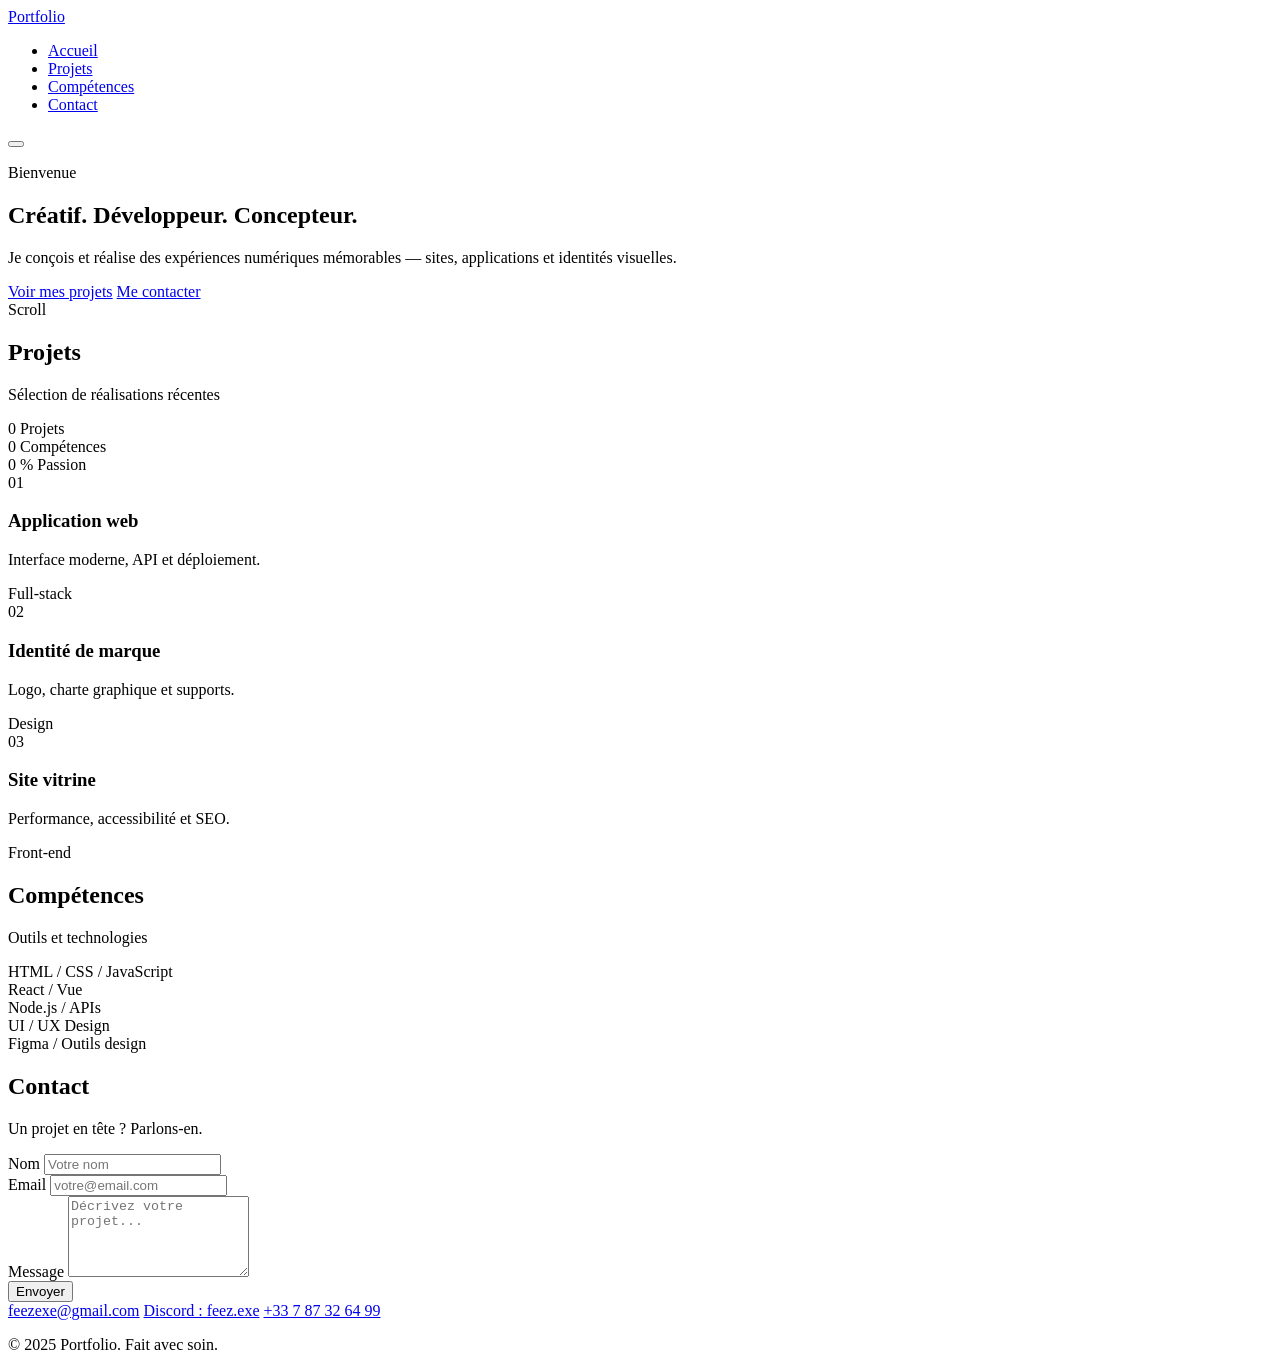
==== index.html @ 5f611531 "Create index.html" ====
<!DOCTYPE html>
<html lang="fr">
<head>
  <meta charset="UTF-8" />
  <meta name="viewport" content="width=device-width, initial-scale=1.0" />
  <title>Portfolio — Créateur numérique</title>
  <link rel="preconnect" href="https://fonts.googleapis.com" />
  <link rel="preconnect" href="https://fonts.gstatic.com" crossorigin />
  <link href="https://fonts.googleapis.com/css2?family=Syne:wght@400;500;600;700;800&family=JetBrains+Mono:wght@400;500&display=swap" rel="stylesheet" />
  <link rel="stylesheet" href="styles.css" />
</head>
<body>
  <div class="scroll-progress" aria-hidden="true"></div>
  <header class="header">
    <nav class="nav">
      <a href="#accueil" class="logo">Portfolio</a>
      <ul class="nav-links">
        <li><a href="#accueil">Accueil</a></li>
        <li><a href="#projets">Projets</a></li>
        <li><a href="#competences">Compétences</a></li>
        <li><a href="#contact">Contact</a></li>
      </ul>
      <button class="nav-toggle" aria-label="Menu">
        <span></span>
        <span></span>
        <span></span>
      </button>
    </nav>
  </header>

  <main>
    <section id="accueil" class="hero">
      <div class="hero-bg"></div>
      <div class="hero-orb hero-orb-1"></div>
      <div class="hero-orb hero-orb-2"></div>
      <div class="hero-orb hero-orb-3"></div>
      <div class="hero-content">
        <p class="hero-label">Bienvenue</p>
        <h1 class="hero-title">
          <span class="line">Créatif.</span>
          <span class="line">Développeur.</span>
          <span class="line accent">Concepteur.</span>
        </h1>
        <p class="hero-desc">
          Je conçois et réalise des expériences numériques mémorables — sites, applications et identités visuelles.
        </p>
        <div class="hero-cta">
          <a href="#projets" class="btn btn-primary">Voir mes projets</a>
          <a href="#contact" class="btn btn-ghost">Me contacter</a>
        </div>
      </div>
      <div class="hero-scroll">
        <span>Scroll</span>
        <div class="scroll-line"></div>
      </div>
    </section>

    <section id="projets" class="section projects">
      <div class="container projects-container">
        <header class="projects-header">
          <h2 class="section-title reveal">Projets</h2>
          <p class="section-subtitle reveal">Sélection de réalisations récentes</p>
        </header>
        <div class="stats-row reveal">
          <div class="stat">
            <span class="stat-number" data-count="3">0</span>
            <span class="stat-label">Projets</span>
          </div>
          <div class="stat">
            <span class="stat-number" data-count="5">0</span>
            <span class="stat-label">Compétences</span>
          </div>
          <div class="stat">
            <span class="stat-number" data-count="100">0</span>
            <span class="stat-label">% Passion</span>
          </div>
        </div>
        <div class="projects-grid">
          <article class="project-card reveal" data-tilt>
            <div class="project-card-inner">
              <div class="project-image">
                <span class="project-placeholder">01</span>
              </div>
              <div class="project-info">
                <h3>Application web</h3>
                <p>Interface moderne, API et déploiement.</p>
                <span class="project-tag">Full-stack</span>
              </div>
            </div>
          </article>
          <article class="project-card reveal" data-tilt>
            <div class="project-card-inner">
              <div class="project-image">
                <span class="project-placeholder">02</span>
              </div>
              <div class="project-info">
                <h3>Identité de marque</h3>
                <p>Logo, charte graphique et supports.</p>
                <span class="project-tag">Design</span>
              </div>
            </div>
          </article>
          <article class="project-card reveal" data-tilt>
            <div class="project-card-inner">
              <div class="project-image">
                <span class="project-placeholder">03</span>
              </div>
              <div class="project-info">
                <h3>Site vitrine</h3>
                <p>Performance, accessibilité et SEO.</p>
                <span class="project-tag">Front-end</span>
              </div>
            </div>
          </article>
        </div>
      </div>
    </section>

    <section id="competences" class="section skills">
      <div class="container">
        <h2 class="section-title reveal">Compétences</h2>
        <p class="section-subtitle reveal">Outils et technologies</p>
        <div class="skills-list">
          <div class="skill-item reveal">
            <span class="skill-name">HTML / CSS / JavaScript</span>
            <div class="skill-bar"><div class="skill-fill" style="--level: 90%"></div></div>
          </div>
          <div class="skill-item reveal">
            <span class="skill-name">React / Vue</span>
            <div class="skill-bar"><div class="skill-fill" style="--level: 85%"></div></div>
          </div>
          <div class="skill-item reveal">
            <span class="skill-name">Node.js / APIs</span>
            <div class="skill-bar"><div class="skill-fill" style="--level: 80%"></div></div>
          </div>
          <div class="skill-item reveal">
            <span class="skill-name">UI / UX Design</span>
            <div class="skill-bar"><div class="skill-fill" style="--level: 75%"></div></div>
          </div>
          <div class="skill-item reveal">
            <span class="skill-name">Figma / Outils design</span>
            <div class="skill-bar"><div class="skill-fill" style="--level: 85%"></div></div>
          </div>
        </div>
      </div>
    </section>

    <section id="contact" class="section contact">
      <div class="container">
        <h2 class="section-title reveal">Contact</h2>
        <p class="section-subtitle reveal">Un projet en tête ? Parlons-en.</p>
        <!-- Envoi auto vers feezexe@gmail.com : va sur https://formspree.io, crée un compte avec ton email, crée un formulaire, copie l’ID (ex: xyzabc) et remplace METTRE_TON_FORM_ID ci-dessous par cet ID -->
        <form class="contact-form reveal" action="https://formspree.io/f/mqednvqg" method="POST">
          <input type="hidden" name="_subject" value="Message depuis ton portfolio" />
          <div class="form-row">
            <label for="name">Nom</label>
            <input type="text" id="name" name="name" required placeholder="Votre nom" />
          </div>
          <div class="form-row">
            <label for="email">Email</label>
            <input type="email" id="email" name="email" required placeholder="votre@email.com" />
          </div>
          <div class="form-row">
            <label for="message">Message</label>
            <textarea id="message" name="message" rows="5" required placeholder="Décrivez votre projet..."></textarea>
          </div>
          <button type="submit" class="btn btn-primary btn-full">Envoyer</button>
        </form>
        <div class="contact-links">
          <a href="https://mail.google.com/mail/?view=cm&to=feezexe@gmail.com" target="_blank" rel="noopener noreferrer" class="contact-link">feezexe@gmail.com</a>
          <a href="https://discord.com" target="_blank" rel="noopener noreferrer" class="contact-link" title="Discord : feez.exe">Discord : feez.exe</a>
          <a href="tel:+33787326499" target="_blank" rel="noopener noreferrer" class="contact-link">+33 7 87 32 64 99</a>
        </div>
      </div>
    </section>
  </main>

  <footer class="footer">
    <div class="container">
      <p>© 2025 Portfolio. Fait avec soin.</p>
    </div>
  </footer>

  <script src="script.js"></script>
</body>
</html>
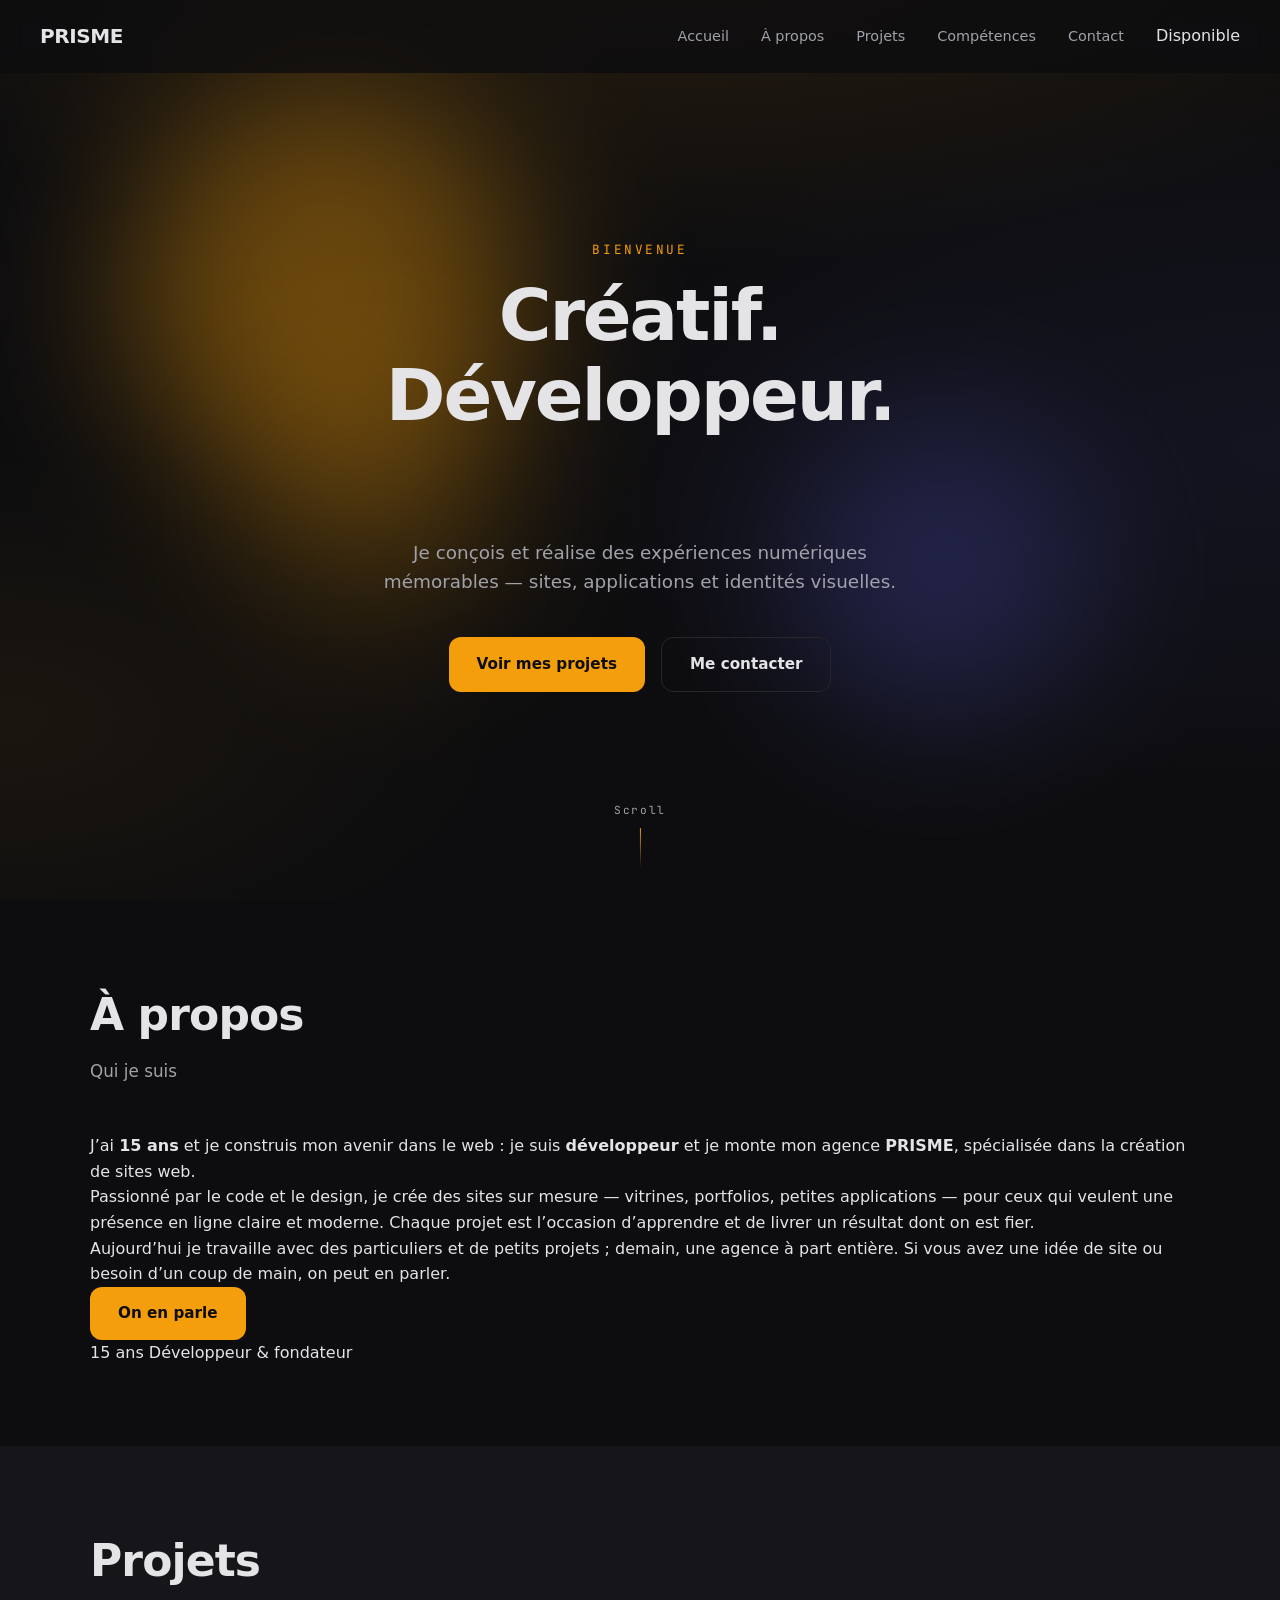
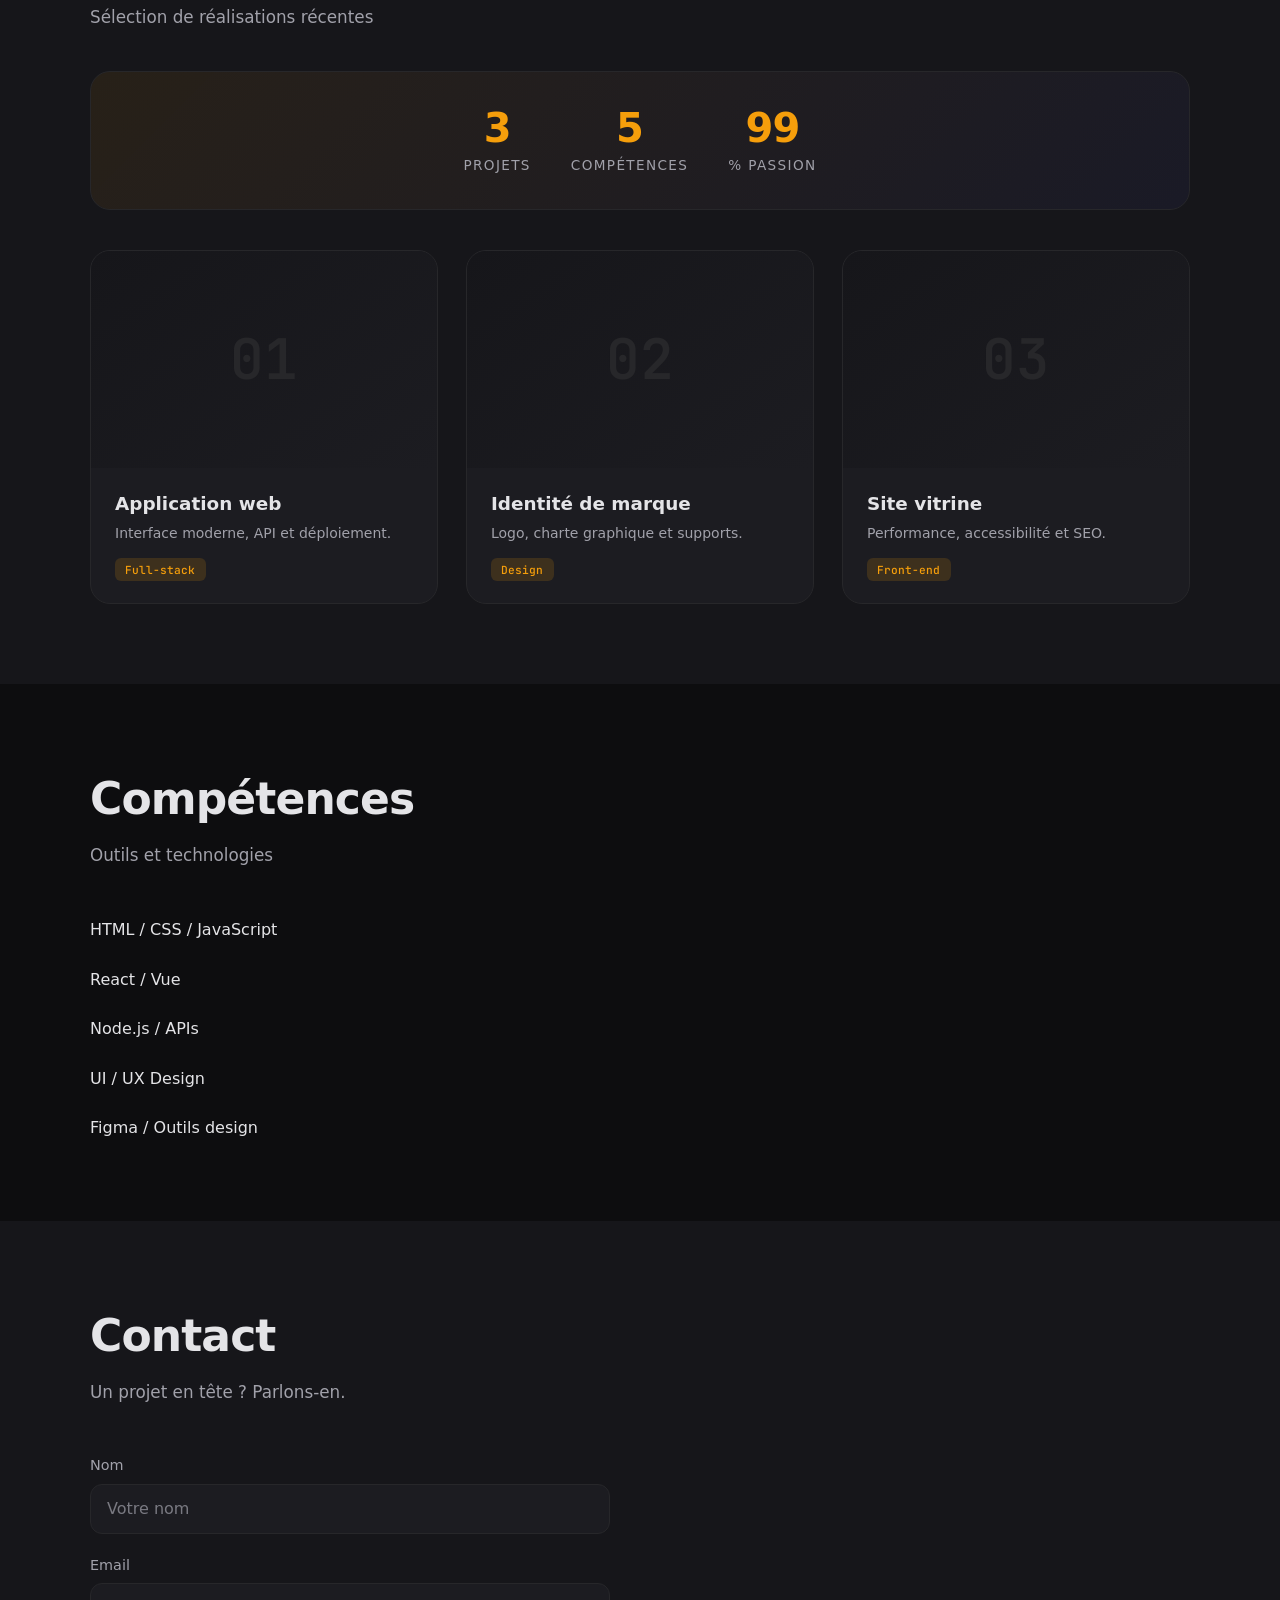
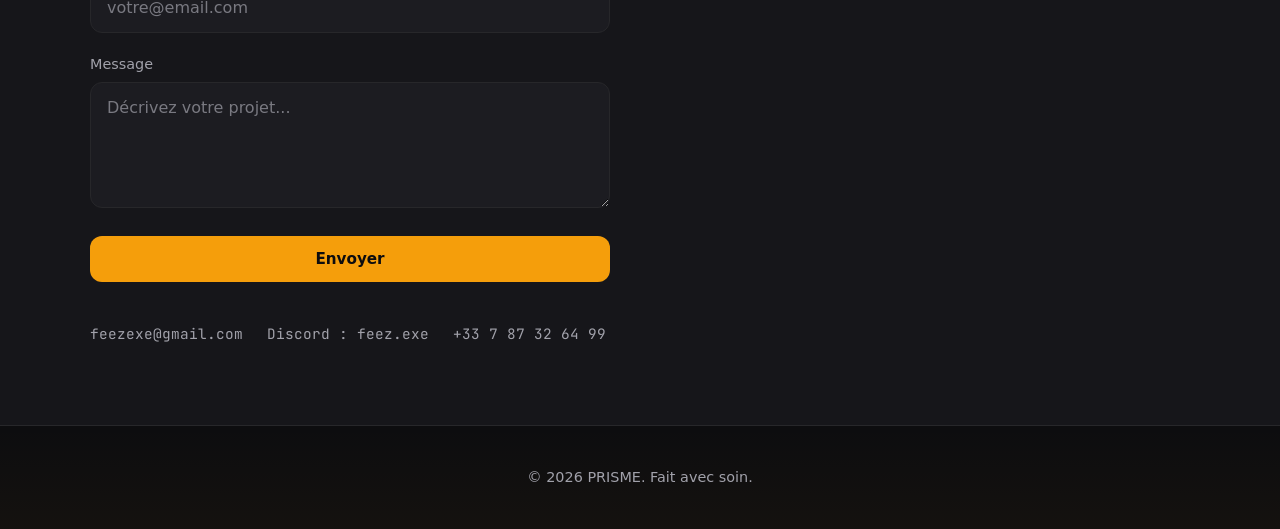
==== commit 14fb68fb: "Update index.html" ====
--- a/index.html
+++ b/index.html
@@ -3,7 +3,21 @@
 <head>
   <meta charset="UTF-8" />
   <meta name="viewport" content="width=device-width, initial-scale=1.0" />
-  <title>Portfolio — Créateur numérique</title>
+  <title>PRISME — Créateur numérique | Développeur &amp; Concepteur</title>
+  <meta name="description" content="PRISME, agence web fondée par un jeune développeur de 15 ans : création de sites vitrines, portfolios et petites applications. Disponible pour vos projets." />
+  <!-- Open Graph / partage sur les réseaux -->
+  <meta property="og:type" content="website" />
+  <meta property="og:title" content="PRISME — Créateur numérique" />
+  <meta property="og:description" content="PRISME, agence de création de sites web : expériences numériques mémorables pour particuliers et petites structures. Disponible pour de nouveaux projets." />
+  <meta property="og:locale" content="fr_FR" />
+  <!-- Remplace par l'URL réelle quand le site est en ligne -->
+  <!-- <meta property="og:url" content="https://ton-site.com/" /> -->
+  <!-- Ajoute une image 1200x630 px pour un beau partage (optionnel) -->
+  <!-- <meta property="og:image" content="https://ton-site.com/og-image.jpg" /> -->
+  <!-- Twitter -->
+  <meta name="twitter:card" content="summary" />
+  <meta name="twitter:title" content="PRISME — Créateur numérique" />
+  <meta name="twitter:description" content="PRISME, agence web : développement de sites modernes, portfolios et petites applications. Disponible pour vos projets." />
   <link rel="preconnect" href="https://fonts.googleapis.com" />
   <link rel="preconnect" href="https://fonts.gstatic.com" crossorigin />
   <link href="https://fonts.googleapis.com/css2?family=Syne:wght@400;500;600;700;800&family=JetBrains+Mono:wght@400;500&display=swap" rel="stylesheet" />
@@ -13,12 +27,19 @@
   <div class="scroll-progress" aria-hidden="true"></div>
   <header class="header">
     <nav class="nav">
-      <a href="#accueil" class="logo">Portfolio</a>
+      <a href="#accueil" class="logo">PRISME</a>
       <ul class="nav-links">
         <li><a href="#accueil">Accueil</a></li>
+        <li><a href="#apropos">À propos</a></li>
         <li><a href="#projets">Projets</a></li>
         <li><a href="#competences">Compétences</a></li>
         <li><a href="#contact">Contact</a></li>
+        <li class="nav-availability">
+          <span class="availability-badge availability-on" title="Disponible pour de nouveaux projets">
+            <span class="availability-dot"></span>
+            Disponible
+          </span>
+        </li>
       </ul>
       <button class="nav-toggle" aria-label="Menu">
         <span></span>
@@ -55,6 +76,32 @@
       </div>
     </section>
 
+    <section id="apropos" class="section about">
+      <div class="container about-container">
+        <h2 class="section-title reveal">À propos</h2>
+        <p class="section-subtitle reveal">Qui je suis</p>
+        <div class="about-content reveal">
+          <div class="about-text">
+            <p class="about-intro">
+              J’ai <strong>15 ans</strong> et je construis mon avenir dans le web : je suis <strong>développeur</strong> et je monte mon agence <strong>PRISME</strong>, spécialisée dans la création de sites web.
+            </p>
+            <p>
+              Passionné par le code et le design, je crée des sites sur mesure — vitrines, portfolios, petites applications — pour ceux qui veulent une présence en ligne claire et moderne. Chaque projet est l’occasion d’apprendre et de livrer un résultat dont on est fier.
+            </p>
+            <p>
+              Aujourd’hui je travaille avec des particuliers et de petits projets ; demain, une agence à part entière. Si vous avez une idée de site ou besoin d’un coup de main, on peut en parler.
+            </p>
+            <a href="#contact" class="btn btn-primary about-cta">On en parle</a>
+          </div>
+          <div class="about-badge">
+            <span class="about-age">15</span>
+            <span class="about-age-label">ans</span>
+            <span class="about-role">Développeur & fondateur</span>
+          </div>
+        </div>
+      </div>
+    </section>
+
     <section id="projets" class="section projects">
       <div class="container projects-container">
         <header class="projects-header">
@@ -177,7 +224,7 @@
 
   <footer class="footer">
     <div class="container">
-      <p>© 2025 Portfolio. Fait avec soin.</p>
+      <p>© 2026 PRISME. Fait avec <span class="footer-accent">soin</span>.</p>
     </div>
   </footer>
 
--- a/styles.css
+++ b/styles.css
@@ -0,0 +1,754 @@
+/* --- Variables --- */
+:root {
+  --bg: #0d0d0f;
+  --bg-elevated: #16161a;
+  --surface: #1c1c21;
+  --text: #e4e4e7;
+  --text-muted: #a1a1aa;
+  --accent: #f59e0b;
+  --accent-soft: rgba(245, 158, 11, 0.15);
+  --border: #27272a;
+  --font-sans: "Syne", system-ui, sans-serif;
+  --font-mono: "JetBrains Mono", monospace;
+  --radius: 12px;
+  --radius-lg: 20px;
+  --transition: 0.15s cubic-bezier(0.4, 0, 0.2, 1);
+}
+
+*,
+*::before,
+*::after {
+  box-sizing: border-box;
+  margin: 0;
+  padding: 0;
+}
+
+html {
+  scroll-behavior: smooth;
+}
+
+body {
+  font-family: var(--font-sans);
+  background: var(--bg);
+  color: var(--text);
+  line-height: 1.6;
+  overflow-x: hidden;
+}
+
+/* --- Scroll progress --- */
+.scroll-progress {
+  position: fixed;
+  top: 0;
+  left: 0;
+  width: 0%;
+  height: 3px;
+  background: linear-gradient(90deg, var(--accent), #fbbf24);
+  z-index: 999;
+  transition: width 0.1s ease-out;
+}
+
+a {
+  color: inherit;
+  text-decoration: none;
+  transition: color var(--transition);
+}
+
+ul {
+  list-style: none;
+}
+
+img {
+  max-width: 100%;
+  height: auto;
+}
+
+/* --- Header --- */
+.header {
+  position: fixed;
+  top: 0;
+  left: 0;
+  right: 0;
+  z-index: 100;
+  padding: 1.25rem 2rem;
+  background: rgba(13, 13, 15, 0.8);
+  backdrop-filter: blur(12px);
+  border-bottom: 1px solid transparent;
+  transition: border-color var(--transition), background var(--transition);
+}
+
+.header.scrolled {
+  border-color: var(--border);
+}
+
+.nav {
+  max-width: 1200px;
+  margin: 0 auto;
+  display: flex;
+  align-items: center;
+  justify-content: space-between;
+}
+
+.logo {
+  font-weight: 700;
+  font-size: 1.25rem;
+  letter-spacing: -0.02em;
+}
+
+.logo:hover {
+  color: var(--accent);
+}
+
+.nav-links {
+  display: flex;
+  gap: 2rem;
+}
+
+.nav-links a {
+  font-size: 0.9rem;
+  font-weight: 500;
+  color: var(--text-muted);
+}
+
+.nav-links a:hover {
+  color: var(--accent);
+}
+
+.nav-toggle {
+  display: none;
+  flex-direction: column;
+  gap: 6px;
+  background: none;
+  border: none;
+  cursor: pointer;
+  padding: 4px;
+}
+
+.nav-toggle span {
+  width: 22px;
+  height: 2px;
+  background: var(--text);
+  border-radius: 2px;
+  transition: var(--transition);
+}
+
+/* --- Hero --- */
+.hero {
+  min-height: 100vh;
+  display: flex;
+  align-items: center;
+  justify-content: center;
+  position: relative;
+  padding: 6rem 2rem 4rem;
+}
+
+.hero-bg {
+  position: absolute;
+  inset: 0;
+  background:
+    radial-gradient(ellipse 80% 50% at 50% -20%, var(--accent-soft), transparent),
+    radial-gradient(ellipse 60% 40% at 100% 50%, rgba(99, 102, 241, 0.08), transparent),
+    radial-gradient(ellipse 40% 30% at 0% 80%, rgba(245, 158, 11, 0.06), transparent);
+  pointer-events: none;
+}
+
+.hero-orb {
+  position: absolute;
+  border-radius: 50%;
+  filter: blur(80px);
+  opacity: 0.4;
+  pointer-events: none;
+  animation: orbFloat 15s ease-in-out infinite;
+}
+.hero-orb-1 {
+  width: 400px;
+  height: 400px;
+  background: var(--accent);
+  top: 10%;
+  left: 10%;
+  animation-delay: 0s;
+}
+.hero-orb-2 {
+  width: 300px;
+  height: 300px;
+  background: rgba(99, 102, 241, 0.6);
+  bottom: 20%;
+  right: 15%;
+  animation-delay: -5s;
+}
+.hero-orb-3 {
+  width: 250px;
+  height: 250px;
+  background: rgba(245, 158, 11, 0.5);
+  bottom: 30%;
+  left: 20%;
+  animation-delay: -10s;
+}
+@keyframes orbFloat {
+  0%, 100% { transform: translate(0, 0) scale(1); }
+  33% { transform: translate(30px, -20px) scale(1.05); }
+  66% { transform: translate(-20px, 15px) scale(0.95); }
+}
+
+.hero-content {
+  position: relative;
+  max-width: 720px;
+  text-align: center;
+}
+
+.hero-label {
+  font-family: var(--font-mono);
+  font-size: 0.8rem;
+  text-transform: uppercase;
+  letter-spacing: 0.2em;
+  color: var(--accent);
+  margin-bottom: 1rem;
+  opacity: 0;
+  animation: fadeUp 0.8s ease forwards;
+}
+
+.hero-title {
+  font-size: clamp(2.5rem, 8vw, 4.5rem);
+  font-weight: 800;
+  line-height: 1.1;
+  letter-spacing: -0.03em;
+  margin-bottom: 1.5rem;
+}
+
+.hero-title .line {
+  display: block;
+  opacity: 0;
+  transform: translateY(24px);
+  animation: fadeUp 0.7s ease forwards;
+}
+
+.hero-title .line:nth-child(1) { animation-delay: 0.15s; }
+.hero-title .line:nth-child(2) { animation-delay: 0.3s; }
+.hero-title .line:nth-child(3) { animation-delay: 0.45s; }
+
+.hero-title .accent {
+  color: var(--accent);
+  background: linear-gradient(110deg, var(--accent) 0%, #fbbf24 25%, #f59e0b 50%, #fbbf24 75%, var(--accent) 100%);
+  background-size: 200% auto;
+  -webkit-background-clip: text;
+  -webkit-text-fill-color: transparent;
+  background-clip: text;
+  animation: gradientShift 4s linear infinite;
+}
+@keyframes gradientShift {
+  to { background-position: 200% center; }
+}
+
+.hero-desc {
+  font-size: 1.15rem;
+  color: var(--text-muted);
+  max-width: 520px;
+  margin: 0 auto 2.5rem;
+  opacity: 0;
+  animation: fadeUp 0.8s ease 0.5s forwards;
+}
+
+.hero-cta {
+  display: flex;
+  gap: 1rem;
+  justify-content: center;
+  flex-wrap: wrap;
+  opacity: 0;
+  animation: fadeUp 0.8s ease 0.65s forwards;
+}
+
+.btn {
+  display: inline-flex;
+  align-items: center;
+  justify-content: center;
+  padding: 0.9rem 1.75rem;
+  font-family: var(--font-sans);
+  font-size: 0.95rem;
+  font-weight: 600;
+  border-radius: var(--radius);
+  border: none;
+  cursor: pointer;
+  transition: transform var(--transition), box-shadow var(--transition), background var(--transition);
+}
+
+.btn-primary {
+  background: var(--accent);
+  color: #0d0d0f;
+}
+
+.btn-primary {
+  position: relative;
+  overflow: hidden;
+}
+.btn-primary::after {
+  content: "";
+  position: absolute;
+  inset: 0;
+  background: linear-gradient(105deg, transparent 0%, rgba(255,255,255,0.2) 50%, transparent 100%);
+  transform: translateX(-100%);
+  transition: transform 0.6s ease;
+}
+.btn-primary:hover {
+  transform: translateY(-2px);
+  box-shadow: 0 8px 32px rgba(245, 158, 11, 0.45);
+}
+.btn-primary:hover::after {
+  transform: translateX(100%);
+}
+
+.btn-ghost {
+  background: transparent;
+  color: var(--text);
+  border: 1px solid var(--border);
+}
+
+.btn-ghost:hover {
+  border-color: var(--accent);
+  color: var(--accent);
+}
+
+.btn-full {
+  width: 100%;
+}
+
+.hero-scroll {
+  position: absolute;
+  bottom: 2rem;
+  left: 50%;
+  transform: translateX(-50%);
+  display: flex;
+  flex-direction: column;
+  align-items: center;
+  gap: 0.5rem;
+  font-family: var(--font-mono);
+  font-size: 0.7rem;
+  color: var(--text-muted);
+  letter-spacing: 0.15em;
+}
+
+.scroll-line {
+  width: 1px;
+  height: 40px;
+  background: linear-gradient(to bottom, var(--accent), transparent);
+  border-radius: 2px;
+  animation: scrollPulse 2s ease-in-out infinite;
+}
+
+@keyframes fadeUp {
+  to {
+    opacity: 1;
+    transform: translateY(0);
+  }
+}
+
+@keyframes scrollPulse {
+  0%, 100% { opacity: 0.4; transform: scaleY(0.6); }
+  50% { opacity: 1; transform: scaleY(1); }
+}
+
+/* --- Reveal au scroll --- */
+.reveal {
+  opacity: 0;
+  transform: translateY(28px);
+  transition: opacity 0.7s cubic-bezier(0.4, 0, 0.2, 1), transform 0.7s cubic-bezier(0.4, 0, 0.2, 1);
+}
+.reveal.visible {
+  opacity: 1;
+  transform: translateY(0);
+}
+.reveal:nth-child(1) { transition-delay: 0s; }
+.reveal:nth-child(2) { transition-delay: 0.08s; }
+.reveal:nth-child(3) { transition-delay: 0.16s; }
+.reveal:nth-child(4) { transition-delay: 0.24s; }
+.reveal:nth-child(5) { transition-delay: 0.32s; }
+.reveal:nth-child(6) { transition-delay: 0.4s; }
+
+/* --- Sections --- */
+.section {
+  padding: 5rem 2rem;
+}
+
+.container {
+  max-width: 1100px;
+  margin: 0 auto;
+}
+
+.section-title {
+  font-size: clamp(2rem, 4vw, 2.75rem);
+  font-weight: 700;
+  letter-spacing: -0.02em;
+  margin-bottom: 0.5rem;
+}
+
+.section-subtitle {
+  color: var(--text-muted);
+  font-size: 1.05rem;
+  margin-bottom: 3rem;
+}
+
+/* --- Stats --- */
+.stats-row {
+  display: flex;
+  gap: 2.5rem;
+  justify-content: center;
+  flex-wrap: wrap;
+  margin-bottom: 3rem;
+  padding: 2rem;
+  background: linear-gradient(135deg, rgba(245, 158, 11, 0.08), rgba(99, 102, 241, 0.06));
+  border-radius: var(--radius-lg);
+  border: 1px solid var(--border);
+}
+.stat {
+  text-align: center;
+}
+.stat-number {
+  display: block;
+  font-size: 2.5rem;
+  font-weight: 800;
+  color: var(--accent);
+  letter-spacing: -0.02em;
+  line-height: 1.2;
+}
+.stat-label {
+  font-size: 0.85rem;
+  color: var(--text-muted);
+  text-transform: uppercase;
+  letter-spacing: 0.1em;
+}
+
+/* --- Projects --- */
+.projects {
+  background: var(--bg-elevated);
+}
+
+.projects-container {
+  display: flex;
+  flex-direction: column;
+  gap: 2.5rem;
+}
+
+.projects-header {
+  margin-bottom: 0;
+}
+
+.projects-header .section-subtitle {
+  margin-bottom: 0;
+}
+
+.projects-grid {
+  display: grid;
+  grid-template-columns: repeat(3, 1fr);
+  gap: 1.75rem;
+  perspective: 1200px;
+}
+@media (max-width: 900px) {
+  .projects-grid {
+    grid-template-columns: 1fr;
+  }
+}
+.projects-grid .project-card.reveal:nth-child(1) { transition-delay: 0.1s; }
+.projects-grid .project-card.reveal:nth-child(2) { transition-delay: 0.2s; }
+.projects-grid .project-card.reveal:nth-child(3) { transition-delay: 0.3s; }
+
+.project-card {
+  position: relative;
+  min-height: 280px;
+  border-radius: var(--radius-lg);
+  transition: transform 0.2s ease-out, box-shadow 0.25s ease;
+  transform-style: preserve-3d;
+}
+.project-card .project-card-inner {
+  position: relative;
+  height: 100%;
+  background: var(--surface);
+  border-radius: var(--radius-lg);
+  overflow: hidden;
+  border: 1px solid var(--border);
+  transition: transform 0.12s ease-out, box-shadow 0.25s ease;
+  transform-style: preserve-3d;
+  backface-visibility: hidden;
+}
+.project-card:hover .project-card-inner {
+  box-shadow: 0 20px 40px rgba(0, 0, 0, 0.35), 0 0 30px rgba(245, 158, 11, 0.12);
+}
+.project-card::before {
+  content: "";
+  position: absolute;
+  inset: -1px;
+  border-radius: var(--radius-lg);
+  padding: 1px;
+  background: linear-gradient(135deg, var(--accent), transparent 50%, var(--accent));
+  background-size: 200% 200%;
+  -webkit-mask: linear-gradient(#fff 0 0) content-box, linear-gradient(#fff 0 0);
+  mask: linear-gradient(#fff 0 0) content-box, linear-gradient(#fff 0 0);
+  -webkit-mask-composite: xor;
+  mask-composite: exclude;
+  opacity: 0;
+  transition: opacity 0.2s ease;
+  pointer-events: none;
+  z-index: 1;
+}
+.project-card:hover::before {
+  opacity: 1;
+  animation: borderGlow 2s ease infinite;
+}
+@keyframes borderGlow {
+  0%, 100% { background-position: 0% 50%; }
+  50% { background-position: 100% 50%; }
+}
+
+.project-image {
+  aspect-ratio: 16/10;
+  background: linear-gradient(145deg, var(--bg-elevated) 0%, var(--surface) 100%);
+  display: flex;
+  align-items: center;
+  justify-content: center;
+  position: relative;
+}
+.project-placeholder {
+  font-family: var(--font-mono);
+  font-size: 3.5rem;
+  font-weight: 600;
+  color: var(--border);
+  transition: color 0.2s ease, transform 0.2s ease;
+  display: block;
+}
+.project-card:hover .project-placeholder {
+  color: var(--accent);
+  transform: scale(1.08);
+}
+
+.project-info {
+  padding: 1.35rem 1.5rem;
+}
+.project-info h3 {
+  font-size: 1.15rem;
+  font-weight: 600;
+  margin-bottom: 0.3rem;
+  color: var(--text);
+}
+.project-info p {
+  color: var(--text-muted);
+  font-size: 0.875rem;
+  margin-bottom: 0.7rem;
+  line-height: 1.5;
+}
+.project-tag {
+  font-family: var(--font-mono);
+  font-size: 0.7rem;
+  padding: 0.3rem 0.65rem;
+  background: var(--accent-soft);
+  color: var(--accent);
+  border-radius: 6px;
+  font-weight: 500;
+}
+
+/* Stats dans la section projets */
+.projects .stats-row {
+  margin-bottom: 0;
+}
+
+/* --- Skills --- */
+.skills-list {
+  display: flex;
+  flex-direction: column;
+  gap: 1.5rem;
+}
+
+.skill-item {
+  display: grid;
+  grid-template-columns: 1fr auto;
+  align-items: center;
+  gap: 1rem;
+}
+
+.skill-name {
+  font-weight: 500;
+  font-size: 1rem;
+}
+
+.skill-bar {
+  width: 100%;
+  max-width: 320px;
+  height: 8px;
+  background: var(--surface);
+  border-radius: 999px;
+  overflow: hidden;
+}
+
+.skill-fill {
+  height: 100%;
+  width: var(--level, 0%);
+  background: linear-gradient(90deg, var(--accent), #fbbf24);
+  background-size: 200% 100%;
+  border-radius: 999px;
+  transition: width 1.2s cubic-bezier(0.4, 0, 0.2, 1);
+  position: relative;
+  overflow: hidden;
+}
+.skill-fill::after {
+  content: "";
+  position: absolute;
+  inset: 0;
+  background: linear-gradient(90deg, transparent, rgba(255,255,255,0.3), transparent);
+  animation: skillShine 2s ease-in-out infinite;
+}
+@keyframes skillShine {
+  0% { transform: translateX(-100%); }
+  100% { transform: translateX(100%); }
+}
+
+.section.skills .skill-fill {
+  width: 0;
+}
+
+.section.skills.visible .skill-fill {
+  width: var(--level, 0%);
+}
+
+/* --- Contact --- */
+.contact {
+  background: var(--bg-elevated);
+}
+
+.contact-form {
+  max-width: 520px;
+  margin-bottom: 2.5rem;
+}
+
+.form-row {
+  margin-bottom: 1.25rem;
+}
+
+.form-row label {
+  display: block;
+  font-size: 0.9rem;
+  font-weight: 500;
+  margin-bottom: 0.4rem;
+  color: var(--text-muted);
+}
+
+.form-row input,
+.form-row textarea {
+  width: 100%;
+  padding: 0.9rem 1rem;
+  font-family: var(--font-sans);
+  font-size: 1rem;
+  background: var(--surface);
+  border: 1px solid var(--border);
+  border-radius: var(--radius);
+  color: var(--text);
+  transition: border-color var(--transition);
+}
+
+.form-row input::placeholder,
+.form-row textarea::placeholder {
+  color: var(--text-muted);
+  opacity: 0.7;
+}
+
+.form-row input:focus,
+.form-row textarea:focus {
+  outline: none;
+  border-color: var(--accent);
+  box-shadow: 0 0 0 3px var(--accent-soft);
+}
+
+.contact-links {
+  display: flex;
+  flex-wrap: wrap;
+  gap: 1.5rem;
+}
+
+.contact-link {
+  font-family: var(--font-mono);
+  font-size: 0.9rem;
+  color: var(--text-muted);
+  position: relative;
+  transition: color var(--transition);
+}
+.contact-link::after {
+  content: "";
+  position: absolute;
+  bottom: -2px;
+  left: 0;
+  width: 0;
+  height: 1px;
+  background: var(--accent);
+  transition: width var(--transition);
+}
+.contact-link:hover::after {
+  width: 100%;
+}
+.contact-link:hover {
+  color: var(--accent);
+}
+
+/* --- Footer --- */
+.footer {
+  padding: 2.5rem 2rem;
+  border-top: 1px solid var(--border);
+  text-align: center;
+  background: linear-gradient(180deg, transparent, rgba(245, 158, 11, 0.03));
+}
+
+.footer p {
+  font-size: 0.9rem;
+  color: var(--text-muted);
+}
+
+/* --- Mobile --- */
+@media (max-width: 768px) {
+  .nav-links {
+    position: fixed;
+    top: 0;
+    right: 0;
+    width: 260px;
+    height: 100vh;
+    background: var(--bg-elevated);
+    flex-direction: column;
+    padding: 5rem 2rem 2rem;
+    gap: 1.5rem;
+    border-left: 1px solid var(--border);
+    transform: translateX(100%);
+    transition: transform var(--transition);
+  }
+
+  .nav-links.open {
+    transform: translateX(0);
+  }
+
+  .nav-toggle {
+    display: flex;
+    z-index: 101;
+  }
+
+  .nav-toggle.open span:nth-child(1) {
+    transform: rotate(45deg) translate(5px, 5px);
+  }
+
+  .nav-toggle.open span:nth-child(2) {
+    opacity: 0;
+  }
+
+  .nav-toggle.open span:nth-child(3) {
+    transform: rotate(-45deg) translate(5px, -5px);
+  }
+
+  .skill-item {
+    grid-template-columns: 1fr;
+  }
+
+  .skill-bar {
+    max-width: none;
+  }
+
+  .stats-row {
+    flex-direction: column;
+    gap: 1.5rem;
+    padding: 1.5rem;
+  }
+
+  .stat-number {
+    font-size: 2rem;
+  }
+}
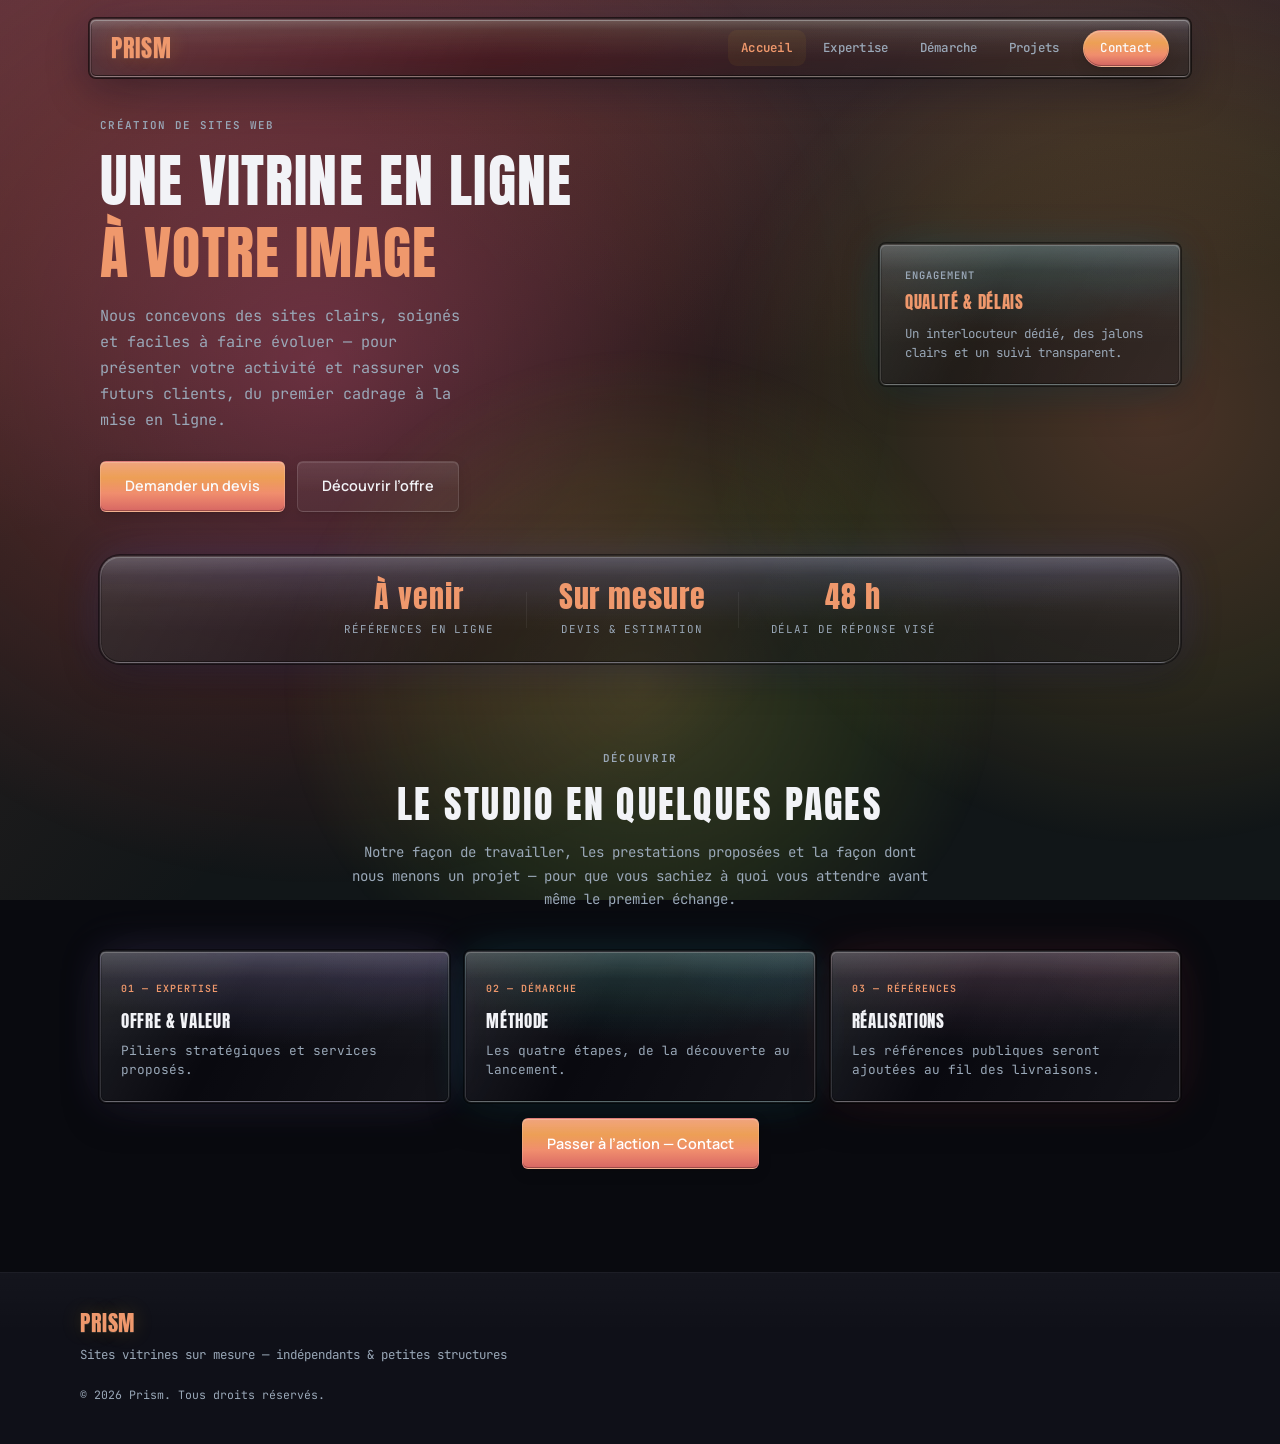
==== commit 9ea8f908: "Add files via upload" ====
--- a/index.html
+++ b/index.html
@@ -2,232 +2,137 @@
 <html lang="fr">
 <head>
   <meta charset="UTF-8" />
-  <meta name="viewport" content="width=device-width, initial-scale=1.0" />
-  <title>PRISME — Créateur numérique | Développeur &amp; Concepteur</title>
-  <meta name="description" content="PRISME, agence web fondée par un jeune développeur de 15 ans : création de sites vitrines, portfolios et petites applications. Disponible pour vos projets." />
-  <!-- Open Graph / partage sur les réseaux -->
-  <meta property="og:type" content="website" />
-  <meta property="og:title" content="PRISME — Créateur numérique" />
-  <meta property="og:description" content="PRISME, agence de création de sites web : expériences numériques mémorables pour particuliers et petites structures. Disponible pour de nouveaux projets." />
-  <meta property="og:locale" content="fr_FR" />
-  <!-- Remplace par l'URL réelle quand le site est en ligne -->
-  <!-- <meta property="og:url" content="https://ton-site.com/" /> -->
-  <!-- Ajoute une image 1200x630 px pour un beau partage (optionnel) -->
-  <!-- <meta property="og:image" content="https://ton-site.com/og-image.jpg" /> -->
-  <!-- Twitter -->
-  <meta name="twitter:card" content="summary" />
-  <meta name="twitter:title" content="PRISME — Créateur numérique" />
-  <meta name="twitter:description" content="PRISME, agence web : développement de sites modernes, portfolios et petites applications. Disponible pour vos projets." />
+  <meta name="viewport" content="width=device-width, initial-scale=1.0, viewport-fit=cover" />
+  <meta name="theme-color" content="#090a0f" />
+  <meta name="description" content="Prism — sites vitrines et pages web sur mesure pour indépendants et petites entreprises." />
+  <title>Prism — Création de sites web</title>
   <link rel="preconnect" href="https://fonts.googleapis.com" />
   <link rel="preconnect" href="https://fonts.gstatic.com" crossorigin />
-  <link href="https://fonts.googleapis.com/css2?family=Syne:wght@400;500;600;700;800&family=JetBrains+Mono:wght@400;500&display=swap" rel="stylesheet" />
+  <link href="https://fonts.googleapis.com/css2?family=Anton&family=JetBrains+Mono:wght@400;500;600&family=Manrope:wght@400;500;600;700&display=swap" rel="stylesheet" />
   <link rel="stylesheet" href="styles.css" />
 </head>
-<body>
-  <div class="scroll-progress" aria-hidden="true"></div>
-  <header class="header">
-    <nav class="nav">
-      <a href="#accueil" class="logo">PRISME</a>
-      <ul class="nav-links">
-        <li><a href="#accueil">Accueil</a></li>
-        <li><a href="#apropos">À propos</a></li>
-        <li><a href="#projets">Projets</a></li>
-        <li><a href="#competences">Compétences</a></li>
-        <li><a href="#contact">Contact</a></li>
-        <li class="nav-availability">
-          <span class="availability-badge availability-on" title="Disponible pour de nouveaux projets">
-            <span class="availability-dot"></span>
-            Disponible
-          </span>
-        </li>
-      </ul>
-      <button class="nav-toggle" aria-label="Menu">
-        <span></span>
-        <span></span>
-        <span></span>
+<body data-prism-page="index">
+  <a class="skip-link" href="#contenu">Aller au contenu</a>
+  <div class="prism-bg" aria-hidden="true">
+    <span class="prism-bg__layer"></span>
+  </div>
+
+  <header class="site-header">
+    <div class="site-header__inner">
+      <a href="index.html" class="logo"><span data-bind="brandName">Prism</span></a>
+      <button type="button" class="nav-toggle" data-nav-toggle aria-expanded="false" aria-controls="nav-panel" aria-label="Ouvrir le menu">
+        <span class="nav-toggle__bar"></span>
+        <span class="nav-toggle__bar"></span>
       </button>
-    </nav>
+      <nav id="nav-panel" class="nav nav-panel" aria-label="Navigation principale">
+        <a href="index.html" data-nav-page="index">Accueil</a>
+        <a href="expertise.html" data-nav-page="expertise">Expertise</a>
+        <a href="demarche.html" data-nav-page="demarche">Démarche</a>
+        <a href="projets.html" data-nav-page="projets">Projets</a>
+        <a href="contact.html" class="nav-cta" data-nav-page="contact">Contact</a>
+      </nav>
+    </div>
   </header>
 
-  <main>
-    <section id="accueil" class="hero">
-      <div class="hero-bg"></div>
-      <div class="hero-orb hero-orb-1"></div>
-      <div class="hero-orb hero-orb-2"></div>
-      <div class="hero-orb hero-orb-3"></div>
-      <div class="hero-content">
-        <p class="hero-label">Bienvenue</p>
-        <h1 class="hero-title">
-          <span class="line">Créatif.</span>
-          <span class="line">Développeur.</span>
-          <span class="line accent">Concepteur.</span>
-        </h1>
-        <p class="hero-desc">
-          Je conçois et réalise des expériences numériques mémorables — sites, applications et identités visuelles.
-        </p>
-        <div class="hero-cta">
-          <a href="#projets" class="btn btn-primary">Voir mes projets</a>
-          <a href="#contact" class="btn btn-ghost">Me contacter</a>
+  <main id="contenu">
+    <section class="hero">
+      <div class="hero__grid">
+        <div class="hero__copy">
+          <p class="eyebrow" data-bind="heroKicker">Studio web &amp; design</p>
+          <h1 class="hero__title">
+            <span data-bind="heroTitle">Sites web sur mesure pour</span>
+            <span class="hero__title-accent" data-bind="heroTitleAccent">marques exigeantes</span>
+          </h1>
+          <p class="hero__lead" data-bind="heroSubtitle">
+            Nous concevons des expériences digitales claires, performantes et alignées sur vos objectifs business — du cadrage à la mise en ligne.
+          </p>
+          <div class="hero__actions">
+            <a href="contact.html" class="btn btn--primary">Demander un devis</a>
+            <a href="expertise.html" class="btn btn--outline">Découvrir l’offre</a>
+          </div>
         </div>
+        <aside class="hero__aside" aria-label="Indicateurs">
+          <div class="hero-card prism-glass-panel prism-glass-panel--cyan">
+            <p class="hero-card__label">Engagement</p>
+            <p class="hero-card__value">Qualité &amp; délais</p>
+            <p class="hero-card__muted">Un interlocuteur dédié, des jalons clairs et un suivi transparent.</p>
+          </div>
+        </aside>
       </div>
-      <div class="hero-scroll">
-        <span>Scroll</span>
-        <div class="scroll-line"></div>
-      </div>
-    </section>
 
-    <section id="apropos" class="section about">
-      <div class="container about-container">
-        <h2 class="section-title reveal">À propos</h2>
-        <p class="section-subtitle reveal">Qui je suis</p>
-        <div class="about-content reveal">
-          <div class="about-text">
-            <p class="about-intro">
-              J’ai <strong>15 ans</strong> et je construis mon avenir dans le web : je suis <strong>développeur</strong> et je monte mon agence <strong>PRISME</strong>, spécialisée dans la création de sites web.
-            </p>
-            <p>
-              Passionné par le code et le design, je crée des sites sur mesure — vitrines, portfolios, petites applications — pour ceux qui veulent une présence en ligne claire et moderne. Chaque projet est l’occasion d’apprendre et de livrer un résultat dont on est fier.
-            </p>
-            <p>
-              Aujourd’hui je travaille avec des particuliers et de petits projets ; demain, une agence à part entière. Si vous avez une idée de site ou besoin d’un coup de main, on peut en parler.
-            </p>
-            <a href="#contact" class="btn btn-primary about-cta">On en parle</a>
-          </div>
-          <div class="about-badge">
-            <span class="about-age">15</span>
-            <span class="about-age-label">ans</span>
-            <span class="about-role">Développeur & fondateur</span>
-          </div>
+      <div class="stats prism-glass-panel prism-glass-panel--indigo" data-stats-row>
+        <div class="stats__item">
+          <span class="stats__value" data-bind="statProjectsValue">—</span>
+          <span class="stats__label" data-bind="statProjectsLabel">projets livrés</span>
+        </div>
+        <div class="stats__divider" aria-hidden="true"></div>
+        <div class="stats__item">
+          <span class="stats__value" data-bind="statClientsValue">—</span>
+          <span class="stats__label" data-bind="statClientsLabel">clients accompagnés</span>
+        </div>
+        <div class="stats__divider" aria-hidden="true"></div>
+        <div class="stats__item">
+          <span class="stats__value" data-bind="statDelayValue">48 h</span>
+          <span class="stats__label" data-bind="statDelayLabel">délai moyen de réponse</span>
         </div>
       </div>
     </section>
 
-    <section id="projets" class="section projects">
-      <div class="container projects-container">
-        <header class="projects-header">
-          <h2 class="section-title reveal">Projets</h2>
-          <p class="section-subtitle reveal">Sélection de réalisations récentes</p>
-        </header>
-        <div class="stats-row reveal">
-          <div class="stat">
-            <span class="stat-number" data-count="3">0</span>
-            <span class="stat-label">Projets</span>
-          </div>
-          <div class="stat">
-            <span class="stat-number" data-count="5">0</span>
-            <span class="stat-label">Compétences</span>
-          </div>
-          <div class="stat">
-            <span class="stat-number" data-count="100">0</span>
-            <span class="stat-label">% Passion</span>
-          </div>
-        </div>
-        <div class="projects-grid">
-          <article class="project-card reveal" data-tilt>
-            <div class="project-card-inner">
-              <div class="project-image">
-                <span class="project-placeholder">01</span>
-              </div>
-              <div class="project-info">
-                <h3>Application web</h3>
-                <p>Interface moderne, API et déploiement.</p>
-                <span class="project-tag">Full-stack</span>
-              </div>
-            </div>
-          </article>
-          <article class="project-card reveal" data-tilt>
-            <div class="project-card-inner">
-              <div class="project-image">
-                <span class="project-placeholder">02</span>
-              </div>
-              <div class="project-info">
-                <h3>Identité de marque</h3>
-                <p>Logo, charte graphique et supports.</p>
-                <span class="project-tag">Design</span>
-              </div>
-            </div>
-          </article>
-          <article class="project-card reveal" data-tilt>
-            <div class="project-card-inner">
-              <div class="project-image">
-                <span class="project-placeholder">03</span>
-              </div>
-              <div class="project-info">
-                <h3>Site vitrine</h3>
-                <p>Performance, accessibilité et SEO.</p>
-                <span class="project-tag">Front-end</span>
-              </div>
-            </div>
-          </article>
-        </div>
+    <section class="section" aria-labelledby="teasers-title">
+      <header class="section__head section__head--center">
+        <p class="eyebrow">Découvrir</p>
+        <h2 id="teasers-title" class="section__title">Le studio en quelques pages</h2>
+        <p class="section__intro">
+          Notre façon de travailler, les prestations proposées et la façon dont nous menons un projet — pour que vous sachiez à quoi vous attendre avant même le premier échange.
+        </p>
+      </header>
+      <div class="teaser-grid">
+        <a class="teaser-card prism-glass-panel prism-glass-panel--violet" href="expertise.html">
+          <span class="teaser-card__tag">01 — Expertise</span>
+          <h3 class="teaser-card__title">Offre &amp; valeur</h3>
+          <p class="teaser-card__text">Piliers stratégiques et services proposés.</p>
+        </a>
+        <a class="teaser-card prism-glass-panel prism-glass-panel--teal" href="demarche.html">
+          <span class="teaser-card__tag">02 — Démarche</span>
+          <h3 class="teaser-card__title">Méthode</h3>
+          <p class="teaser-card__text">Les quatre étapes, de la découverte au lancement.</p>
+        </a>
+        <a class="teaser-card prism-glass-panel prism-glass-panel--rose" href="projets.html">
+          <span class="teaser-card__tag">03 — Références</span>
+          <h3 class="teaser-card__title">Réalisations</h3>
+          <p class="teaser-card__text">Les références publiques seront ajoutées au fil des livraisons.</p>
+        </a>
       </div>
+      <p class="section__intro section__cta-row">
+        <a href="contact.html" class="btn btn--primary">Passer à l’action — Contact</a>
+      </p>
     </section>
 
-    <section id="competences" class="section skills">
-      <div class="container">
-        <h2 class="section-title reveal">Compétences</h2>
-        <p class="section-subtitle reveal">Outils et technologies</p>
-        <div class="skills-list">
-          <div class="skill-item reveal">
-            <span class="skill-name">HTML / CSS / JavaScript</span>
-            <div class="skill-bar"><div class="skill-fill" style="--level: 90%"></div></div>
-          </div>
-          <div class="skill-item reveal">
-            <span class="skill-name">React / Vue</span>
-            <div class="skill-bar"><div class="skill-fill" style="--level: 85%"></div></div>
-          </div>
-          <div class="skill-item reveal">
-            <span class="skill-name">Node.js / APIs</span>
-            <div class="skill-bar"><div class="skill-fill" style="--level: 80%"></div></div>
-          </div>
-          <div class="skill-item reveal">
-            <span class="skill-name">UI / UX Design</span>
-            <div class="skill-bar"><div class="skill-fill" style="--level: 75%"></div></div>
-          </div>
-          <div class="skill-item reveal">
-            <span class="skill-name">Figma / Outils design</span>
-            <div class="skill-bar"><div class="skill-fill" style="--level: 85%"></div></div>
-          </div>
-        </div>
-      </div>
-    </section>
-
-    <section id="contact" class="section contact">
-      <div class="container">
-        <h2 class="section-title reveal">Contact</h2>
-        <p class="section-subtitle reveal">Un projet en tête ? Parlons-en.</p>
-        <!-- Envoi auto vers feezexe@gmail.com : va sur https://formspree.io, crée un compte avec ton email, crée un formulaire, copie l’ID (ex: xyzabc) et remplace METTRE_TON_FORM_ID ci-dessous par cet ID -->
-        <form class="contact-form reveal" action="https://formspree.io/f/mqednvqg" method="POST">
-          <input type="hidden" name="_subject" value="Message depuis ton portfolio" />
-          <div class="form-row">
-            <label for="name">Nom</label>
-            <input type="text" id="name" name="name" required placeholder="Votre nom" />
-          </div>
-          <div class="form-row">
-            <label for="email">Email</label>
-            <input type="email" id="email" name="email" required placeholder="votre@email.com" />
-          </div>
-          <div class="form-row">
-            <label for="message">Message</label>
-            <textarea id="message" name="message" rows="5" required placeholder="Décrivez votre projet..."></textarea>
-          </div>
-          <button type="submit" class="btn btn-primary btn-full">Envoyer</button>
-        </form>
-        <div class="contact-links">
-          <a href="https://mail.google.com/mail/?view=cm&to=feezexe@gmail.com" target="_blank" rel="noopener noreferrer" class="contact-link">feezexe@gmail.com</a>
-          <a href="https://discord.com" target="_blank" rel="noopener noreferrer" class="contact-link" title="Discord : feez.exe">Discord : feez.exe</a>
-          <a href="tel:+33787326499" target="_blank" rel="noopener noreferrer" class="contact-link">+33 7 87 32 64 99</a>
-        </div>
-      </div>
+    <section id="temoignage" class="section section--quote" hidden>
+      <blockquote class="quote prism-glass-panel prism-glass-panel--lilac">
+        <p data-bind="testimonialQuote"></p>
+        <footer>
+          <cite data-bind="testimonialAuthor"></cite>
+          <span class="quote__role" data-bind="testimonialRole"></span>
+        </footer>
+      </blockquote>
     </section>
   </main>
 
-  <footer class="footer">
-    <div class="container">
-      <p>© 2026 PRISME. Fait avec <span class="footer-accent">soin</span>.</p>
+  <footer class="site-footer">
+    <div class="site-footer__inner">
+      <div class="site-footer__brand">
+        <a href="index.html" class="logo logo--sm"><span data-bind="brandName">Prism</span></a>
+        <p class="site-footer__tag">Sites vitrines sur mesure — indépendants &amp; petites structures</p>
+      </div>
+      <p class="site-footer__legal" data-hide-if-empty>
+        <span data-bind="footerNote"></span>
+      </p>
+      <p class="site-footer__copy">© <span id="year"></span> <span data-bind="brandName">Prism</span>. Tous droits réservés.</p>
     </div>
   </footer>
 
-  <script src="script.js"></script>
+  <script src="site-config.js"></script>
+  <script src="main.js"></script>
 </body>
 </html>
--- a/styles.css
+++ b/styles.css
@@ -1,754 +1,2646 @@
-/* --- Variables --- */
 :root {
-  --bg: #0d0d0f;
-  --bg-elevated: #16161a;
-  --surface: #1c1c21;
-  --text: #e4e4e7;
-  --text-muted: #a1a1aa;
-  --accent: #f59e0b;
-  --accent-soft: rgba(245, 158, 11, 0.15);
-  --border: #27272a;
-  --font-sans: "Syne", system-ui, sans-serif;
-  --font-mono: "JetBrains Mono", monospace;
+  --safe-top: env(safe-area-inset-top, 0px);
+  --safe-bottom: env(safe-area-inset-bottom, 0px);
+  /* Espace au-dessus de la barre + hauteur pilule (scroll ancres + menu mobile) */
+  --header-float-gap: 1.2rem;
+  --header-pill-outer: calc(var(--header-h) + 0.64rem + 2px);
+  --header-stack: calc(var(--safe-top) + var(--header-float-gap) + var(--header-pill-outer));
+  --bg: #090a0f;
+  --bg-elevated: #0f1018;
+  --surface: #13141d;
+  --border: rgba(255, 255, 255, 0.08);
+  --text: #f2f3f7;
+  --muted: #9aa8b8;
+  --accent: #6366f1;
+  --accent-hover: #818cf8;
+  --accent-soft: rgba(99, 102, 241, 0.14);
+  --gold: #e8b020;
+  --gold-soft: rgba(232, 176, 32, 0.14);
+  --line: rgba(255, 255, 255, 0.06);
   --radius: 12px;
   --radius-lg: 20px;
-  --transition: 0.15s cubic-bezier(0.4, 0, 0.2, 1);
+  --font-sans: "Manrope", system-ui, sans-serif;
+  /* Titres d’impact type affiche / robotique (réf. KASHOW) */
+  --font-display: "Anton", Impact, "Arial Narrow", sans-serif;
+  /* Texte secondaire type terminal / code */
+  --font-mono: "JetBrains Mono", ui-monospace, monospace;
+  --header-h: 2.875rem;
+  --max: 1120px;
+  /* Bandeau : verre type Apple (flou + saturation + reflets) */
+  --header-bar-blur: blur(22px) saturate(200%) brightness(1.06);
+  --header-glass-fallback: rgba(11, 12, 20, 0.94);
+  /* Panneaux contenu : flou un peu plus léger que le header, teintes via classes modificateurs */
+  --prism-panel-blur: blur(14px) saturate(170%) brightness(1.04);
+  /* Boutons primaires : désormais pilotés par la DA active */
+  --btn-orange-fill: var(--gold);
+  --btn-orange-fill-hover: var(--accent);
+  --btn-glass-border: rgba(255, 255, 255, 0.14);
+  --btn-glass-border-hover: rgba(255, 255, 255, 0.22);
+  --btn-glass-rim: rgba(255, 255, 255, 0.18);
+  --btn-glass-shade: rgba(0, 0, 0, 0.28);
+  --btn-glass-blur: blur(12px) saturate(1.05);
+  --focus-ring: 0 0 0 3px rgba(99, 102, 241, 0.28);
+  --focus-ring-warm: 0 0 0 3px color-mix(in srgb, var(--accent) 35%, transparent);
+  --elev-shadow-sm: 0 6px 18px rgba(0, 0, 0, 0.2);
+  --elev-shadow-md: 0 12px 32px rgba(0, 0, 0, 0.28);
 }
 
 *,
 *::before,
 *::after {
   box-sizing: border-box;
-  margin: 0;
-  padding: 0;
 }
 
 html {
   scroll-behavior: smooth;
 }
 
+@media (prefers-reduced-motion: reduce) {
+  html {
+    scroll-behavior: auto;
+  }
+
+  .prism-bg::before,
+  .prism-bg::after,
+  .prism-bg__layer {
+    animation: none !important;
+  }
+}
+
+html {
+  -webkit-text-size-adjust: 100%;
+  text-size-adjust: 100%;
+}
+
 body {
+  margin: 0;
+  min-height: 100vh;
+  min-height: 100dvh;
   font-family: var(--font-sans);
+  font-weight: 400;
+  font-size: 1rem;
+  color: var(--text);
   background: var(--bg);
-  color: var(--text);
-  line-height: 1.6;
-  overflow-x: hidden;
-}
-
-/* --- Scroll progress --- */
-.scroll-progress {
+  line-height: 1.65;
+  -webkit-font-smoothing: antialiased;
+  text-rendering: optimizeLegibility;
+  overflow-x: clip;
+  padding-bottom: var(--safe-bottom);
+  /* Fond par page (dégradés .prism-bg) */
+  --page-bg-base: #090a0f;
+  --page-mesh-a: rgba(99, 102, 241, 0.16);
+  --page-mesh-b: rgba(56, 189, 248, 0.09);
+  --page-mesh-c: rgba(167, 139, 250, 0.05);
+  --blob-a-1: rgba(99, 102, 241, 0.35);
+  --blob-a-2: rgba(129, 140, 248, 0.12);
+  --blob-b-1: rgba(167, 139, 250, 0.22);
+  --blob-b-2: rgba(99, 102, 241, 0.08);
+  --blob-c-1: rgba(56, 189, 248, 0.12);
+  --blob-c-2: rgba(99, 102, 241, 0.1);
+  --blob-dur-a: 26s;
+  --blob-dur-b: 32s;
+  --blob-dur-c: 38s;
+}
+
+body.nav-open {
+  overflow: hidden;
+  touch-action: none;
+}
+
+@media (prefers-reduced-motion: no-preference) {
+  * {
+    scroll-margin-top: var(--header-stack);
+  }
+}
+
+.skip-link {
+  position: absolute;
+  left: -9999px;
+  top: 0.75rem;
+  z-index: 100;
+  padding: 0.5rem 1rem;
+  background: var(--text);
+  color: var(--bg);
+  font-weight: 600;
+  border-radius: 6px;
+}
+
+.skip-link:focus {
+  left: 0.75rem;
+}
+
+a {
+  transition: color 0.2s ease, text-decoration-color 0.2s ease;
+  text-underline-offset: 0.16em;
+}
+
+/* ——— Fond : dégradé + calques distincts par page ——— */
+body[data-prism-page="expertise"] {
+  --page-bg-base: #0b0d14;
+  --page-mesh-a: rgba(232, 176, 32, 0.14);
+  --page-mesh-b: rgba(45, 212, 191, 0.08);
+  --page-mesh-c: rgba(99, 102, 241, 0.06);
+  --blob-a-1: rgba(232, 176, 32, 0.28);
+  --blob-a-2: rgba(251, 191, 36, 0.1);
+  --blob-b-1: rgba(45, 212, 191, 0.18);
+  --blob-b-2: rgba(20, 184, 166, 0.07);
+  --blob-c-1: rgba(99, 102, 241, 0.14);
+  --blob-c-2: rgba(129, 140, 248, 0.08);
+  --blob-dur-a: 22s;
+  --blob-dur-b: 28s;
+  --blob-dur-c: 34s;
+}
+
+body[data-prism-page="demarche"] {
+  --page-bg-base: #080f12;
+  --page-mesh-a: rgba(16, 185, 129, 0.12);
+  --page-mesh-b: rgba(56, 189, 248, 0.1);
+  --page-mesh-c: rgba(6, 182, 212, 0.05);
+  --blob-a-1: rgba(16, 185, 129, 0.26);
+  --blob-a-2: rgba(52, 211, 153, 0.1);
+  --blob-b-1: rgba(6, 182, 212, 0.2);
+  --blob-b-2: rgba(34, 197, 94, 0.07);
+  --blob-c-1: rgba(56, 189, 248, 0.14);
+  --blob-c-2: rgba(14, 165, 233, 0.09);
+  --blob-dur-a: 24s;
+  --blob-dur-b: 30s;
+  --blob-dur-c: 36s;
+}
+
+body[data-prism-page="projets"] {
+  --page-bg-base: #0d0a12;
+  --page-mesh-a: rgba(217, 70, 239, 0.14);
+  --page-mesh-b: rgba(249, 115, 22, 0.08);
+  --page-mesh-c: rgba(168, 85, 247, 0.06);
+  --blob-a-1: rgba(217, 70, 239, 0.28);
+  --blob-a-2: rgba(192, 38, 211, 0.11);
+  --blob-b-1: rgba(249, 115, 22, 0.16);
+  --blob-b-2: rgba(251, 146, 60, 0.07);
+  --blob-c-1: rgba(168, 85, 247, 0.16);
+  --blob-c-2: rgba(139, 92, 246, 0.09);
+  --blob-dur-a: 21s;
+  --blob-dur-b: 27s;
+  --blob-dur-c: 33s;
+}
+
+body[data-prism-page="contact"] {
+  --page-bg-base: #100a10;
+  --page-mesh-a: rgba(244, 114, 182, 0.12);
+  --page-mesh-b: rgba(99, 102, 241, 0.1);
+  --page-mesh-c: rgba(251, 113, 133, 0.05);
+  --blob-a-1: rgba(244, 114, 182, 0.24);
+  --blob-a-2: rgba(251, 113, 133, 0.1);
+  --blob-b-1: rgba(99, 102, 241, 0.2);
+  --blob-b-2: rgba(165, 180, 252, 0.08);
+  --blob-c-1: rgba(251, 146, 60, 0.1);
+  --blob-c-2: rgba(244, 114, 182, 0.09);
+  --blob-dur-a: 23s;
+  --blob-dur-b: 29s;
+  --blob-dur-c: 35s;
+}
+
+.prism-bg {
   position: fixed;
-  top: 0;
-  left: 0;
-  width: 0%;
-  height: 3px;
-  background: linear-gradient(90deg, var(--accent), #fbbf24);
-  z-index: 999;
-  transition: width 0.1s ease-out;
-}
-
-a {
-  color: inherit;
-  text-decoration: none;
-  transition: color var(--transition);
-}
-
-ul {
-  list-style: none;
-}
-
-img {
-  max-width: 100%;
-  height: auto;
-}
-
-/* --- Header --- */
-.header {
-  position: fixed;
-  top: 0;
-  left: 0;
-  right: 0;
-  z-index: 100;
-  padding: 1.25rem 2rem;
-  background: rgba(13, 13, 15, 0.8);
-  backdrop-filter: blur(12px);
-  border-bottom: 1px solid transparent;
-  transition: border-color var(--transition), background var(--transition);
-}
-
-.header.scrolled {
-  border-color: var(--border);
-}
-
-.nav {
-  max-width: 1200px;
+  inset: 0;
+  z-index: -1;
+  overflow: hidden;
+  background:
+    linear-gradient(168deg, var(--page-mesh-a) 0%, transparent 46%),
+    linear-gradient(312deg, transparent 52%, var(--page-mesh-b) 100%),
+    radial-gradient(100% 80% at 80% 0%, var(--page-mesh-c), transparent 55%),
+    var(--page-bg-base);
+  pointer-events: none;
+  contain: strict;
+}
+
+/* Calques animés : déplacement + légère variation de teinte (effet prisme) */
+.prism-bg::before,
+.prism-bg::after,
+.prism-bg__layer {
+  position: absolute;
+  border-radius: 50%;
+  pointer-events: none;
+}
+
+.prism-bg::before {
+  content: "";
+  width: 120vmax;
+  height: 120vmax;
+  top: -45%;
+  left: -35%;
+  background: radial-gradient(
+    ellipse 55% 50% at 50% 50%,
+    var(--blob-a-1) 0%,
+    var(--blob-a-2) 42%,
+    transparent 68%
+  );
+  animation: prism-blob-a var(--blob-dur-a) ease-in-out infinite;
+  will-change: transform, filter;
+}
+
+.prism-bg::after {
+  content: "";
+  width: 100vmax;
+  height: 100vmax;
+  top: -25%;
+  right: -40%;
+  background: radial-gradient(
+    ellipse 50% 48% at 50% 50%,
+    var(--blob-b-1) 0%,
+    var(--blob-b-2) 45%,
+    transparent 70%
+  );
+  animation: prism-blob-b var(--blob-dur-b) ease-in-out infinite;
+  will-change: transform, filter;
+}
+
+.prism-bg__layer {
+  display: block;
+  width: 90vmax;
+  height: 90vmax;
+  bottom: -40%;
+  left: 50%;
+  margin-left: -45vmax;
+  background: radial-gradient(
+    ellipse 48% 45% at 50% 50%,
+    var(--blob-c-1) 0%,
+    var(--blob-c-2) 38%,
+    transparent 65%
+  );
+  animation: prism-blob-c var(--blob-dur-c) ease-in-out infinite;
+  will-change: transform, filter;
+}
+
+.da-picker {
+  margin: 1.2rem 0 0.45rem;
+  padding: 0.85rem 0.95rem 0.95rem;
+  border: 1px solid var(--border);
+  border-radius: var(--radius-lg);
+  background: rgba(12, 13, 20, 0.56);
+  backdrop-filter: blur(10px) saturate(125%);
+  -webkit-backdrop-filter: blur(10px) saturate(125%);
+}
+
+.da-picker__title {
+  margin: 0 0 0.6rem;
+  font-family: var(--font-mono);
+  font-size: 0.66rem;
+  text-transform: uppercase;
+  letter-spacing: 0.09em;
+  color: var(--muted);
+  font-weight: 600;
+}
+
+.da-picker__group + .da-picker__group {
+  margin-top: 0.75rem;
+}
+
+.da-picker__group-title {
+  margin: 0 0 0.45rem;
+  font-family: var(--font-mono);
+  font-size: 0.62rem;
+  text-transform: uppercase;
+  letter-spacing: 0.08em;
+  color: var(--muted);
+  opacity: 0.92;
+}
+
+.da-picker__grid {
+  display: grid;
+  grid-template-columns: repeat(10, minmax(0, 1fr));
+  gap: 0.42rem;
+}
+
+@media (max-width: 920px) {
+  .da-picker__grid {
+    grid-template-columns: repeat(8, minmax(0, 1fr));
+  }
+}
+
+@media (max-width: 620px) {
+  .da-picker__grid {
+    grid-template-columns: repeat(6, minmax(0, 1fr));
+    gap: 0.36rem;
+  }
+}
+
+.da-picker__dot {
+  width: 100%;
+  aspect-ratio: 1 / 1;
+  display: grid;
+  place-items: center;
+  border-radius: 999px;
+  border: 1px solid rgba(255, 255, 255, 0.18);
+  cursor: pointer;
+  background:
+    radial-gradient(circle at 30% 25%, rgba(255, 255, 255, 0.72) 0%, transparent 40%),
+    linear-gradient(140deg, var(--da-a), var(--da-b));
+  box-shadow:
+    inset 0 1px 0 rgba(255, 255, 255, 0.25),
+    0 2px 10px rgba(0, 0, 0, 0.28);
+  transition: transform 0.16s ease, box-shadow 0.2s ease, border-color 0.2s ease;
+}
+
+.da-picker__dot--da {
+  font-family: var(--font-mono);
+  font-size: 0.66rem;
+  font-weight: 700;
+  color: rgba(255, 255, 255, 0.95);
+  text-shadow: 0 1px 2px rgba(0, 0, 0, 0.45);
+}
+
+.da-picker__dot--color {
+  font-size: 0;
+  color: transparent;
+}
+
+.da-picker--compact {
+  margin: 1rem 0 0.35rem;
+  padding: 0.7rem 0.8rem 0.8rem;
+}
+
+.da-picker--compact .da-picker__grid {
+  grid-template-columns: repeat(9, minmax(0, 1fr));
+  gap: 0.34rem;
+}
+
+@media (max-width: 700px) {
+  .da-picker--compact .da-picker__grid {
+    grid-template-columns: repeat(6, minmax(0, 1fr));
+  }
+}
+
+.da-picker__dot:hover {
+  transform: translateY(-1px) scale(1.06);
+  border-color: rgba(255, 255, 255, 0.34);
+}
+
+.da-picker__dot.is-active {
+  border-color: rgba(255, 255, 255, 0.8);
+  box-shadow:
+    0 0 0 2px rgba(255, 255, 255, 0.24),
+    0 6px 16px rgba(0, 0, 0, 0.32);
+}
+
+/* DA avancées (ronds 81+): style, layout, box, typo, ambiance */
+body[data-da-typo="mono"] {
+  --font-display: "JetBrains Mono", ui-monospace, monospace;
+}
+
+body[data-da-typo="display"] .section__title,
+body[data-da-typo="display"] .page-head__title {
+  letter-spacing: 0.06em;
+}
+
+body[data-da-layout="wide"] {
+  --max: 1240px;
+}
+
+body[data-da-layout="compact"] .section {
+  padding: 2.4rem 0;
+}
+
+body[data-da-layout="flow"] .section__head--center {
+  text-align: left;
+  margin-left: 0;
+  margin-right: 0;
+}
+
+@media (min-width: 900px) {
+  body[data-da-layout="stack"] .hero__grid {
+    grid-template-columns: 1fr;
+    gap: 1.6rem;
+  }
+}
+
+@media (min-width: 640px) {
+  body[data-da-layout="flow"] .teaser-grid,
+  body[data-da-layout="flow"] .projet-grid {
+    grid-template-columns: repeat(2, 1fr);
+  }
+}
+
+body[data-da-panel="flat"] .prism-glass-panel {
+  backdrop-filter: none;
+  -webkit-backdrop-filter: none;
+  background-image: none;
+  background-color: rgba(17, 19, 30, 0.92);
+}
+
+body[data-da-panel="frame"] .prism-glass-panel {
+  border-width: 2px;
+  box-shadow:
+    inset 0 0 0 1px rgba(255, 255, 255, 0.09),
+    0 0 0 1px rgba(255, 255, 255, 0.08),
+    0 10px 30px rgba(0, 0, 0, 0.35);
+}
+
+body[data-da-panel="soft"] .prism-glass-panel {
+  border-radius: 28px;
+}
+
+body[data-da-panel="sharp"] .prism-glass-panel {
+  border-radius: 8px;
+}
+
+body[data-da-style="editorial"] .page-head__title,
+body[data-da-style="editorial"] .hero__title {
+  font-size: clamp(2.2rem, 6vw, 4.2rem);
+  line-height: 0.98;
+}
+
+body[data-da-style="neo"] .btn--primary,
+body[data-da-style="neo"] .nav-cta {
+  box-shadow:
+    inset 0 1px 0 rgba(255, 255, 255, 0.2),
+    0 0 0 1px rgba(255, 255, 255, 0.14),
+    0 0 24px var(--accent-soft);
+}
+
+body[data-da-style="soft"] {
+  --border: rgba(255, 255, 255, 0.12);
+  --line: rgba(255, 255, 255, 0.08);
+}
+
+body[data-da-style="contrast"] {
+  --bg: #07070b;
+  --bg-elevated: #0d0e15;
+  --surface: #141624;
+  --text: #fbfdff;
+}
+
+body[data-da-style="minimal"] .prism-bg::before,
+body[data-da-style="minimal"] .prism-bg::after,
+body[data-da-style="minimal"] .prism-bg__layer {
+  opacity: 0.35;
+  filter: none !important;
+}
+
+body[data-da-style="brutal"] .btn,
+body[data-da-style="brutal"] .site-header,
+body[data-da-style="brutal"] .hero-card,
+body[data-da-style="brutal"] .teaser-card,
+body[data-da-style="brutal"] .projet-card,
+body[data-da-style="brutal"] .contact-card {
+  border-radius: 6px !important;
+}
+
+/* Transform + hue-rotate dans une seule animation par calque (évite les conflits) */
+@keyframes prism-blob-a {
+  0%,
+  100% {
+    transform: translate(0, 0) scale(1);
+    filter: hue-rotate(0deg);
+  }
+  35% {
+    transform: translate(6%, 8%) scale(1.06);
+    filter: hue-rotate(18deg);
+  }
+  70% {
+    transform: translate(-4%, 5%) scale(0.96);
+    filter: hue-rotate(-6deg);
+  }
+}
+
+@keyframes prism-blob-b {
+  0%,
+  100% {
+    transform: translate(0, 0) scale(1) rotate(0deg);
+    filter: hue-rotate(-6deg);
+  }
+  40% {
+    transform: translate(-10%, 6%) scale(1.1) rotate(4deg);
+    filter: hue-rotate(22deg);
+  }
+  75% {
+    transform: translate(5%, -4%) scale(0.94) rotate(-3deg);
+    filter: hue-rotate(8deg);
+  }
+}
+
+@keyframes prism-blob-c {
+  0%,
+  100% {
+    transform: translate(0, 0) scale(1);
+    filter: hue-rotate(0deg);
+  }
+  33% {
+    transform: translate(4%, -5%) scale(1.08);
+    filter: hue-rotate(-16deg);
+  }
+  66% {
+    transform: translate(-5%, 4%) scale(0.92);
+    filter: hue-rotate(14deg);
+  }
+}
+
+/* Transitions cross-document (Chrome récent) + entrée / sortie de page */
+@view-transition {
+  navigation: auto;
+}
+
+::view-transition-old(root),
+::view-transition-new(root) {
+  animation-duration: 0.48s;
+  animation-timing-function: cubic-bezier(0.22, 1, 0.36, 1);
+}
+
+@media (prefers-reduced-motion: no-preference) {
+  @keyframes prism-page-in-up {
+    from {
+      opacity: 0;
+      transform: translate3d(0, 1.25rem, 0);
+    }
+    to {
+      opacity: 1;
+      transform: translate3d(0, 0, 0);
+    }
+  }
+
+  @keyframes prism-page-in-left {
+    from {
+      opacity: 0;
+      transform: translate3d(-1.35rem, 0.35rem, 0);
+    }
+    to {
+      opacity: 1;
+      transform: translate3d(0, 0, 0);
+    }
+  }
+
+  @keyframes prism-page-in-right {
+    from {
+      opacity: 0;
+      transform: translate3d(1.35rem, 0.35rem, 0);
+    }
+    to {
+      opacity: 1;
+      transform: translate3d(0, 0, 0);
+    }
+  }
+
+  @keyframes prism-page-in-rise {
+    from {
+      opacity: 0;
+      transform: translate3d(0, 1.5rem, 0) scale(0.985);
+    }
+    to {
+      opacity: 1;
+      transform: translate3d(0, 0, 0) scale(1);
+    }
+  }
+
+  @keyframes prism-page-in-soft {
+    from {
+      opacity: 0;
+      transform: translate3d(0, 0.85rem, 0);
+      filter: blur(5px);
+    }
+    to {
+      opacity: 1;
+      transform: translate3d(0, 0, 0);
+      filter: blur(0);
+    }
+  }
+
+  main#contenu,
+  .site-footer {
+    animation: prism-page-in-up 0.58s cubic-bezier(0.22, 1, 0.36, 1) 0.06s both;
+  }
+
+  .site-footer {
+    animation-delay: 0.12s;
+  }
+
+  body[data-prism-page="index"] main#contenu,
+  body[data-prism-page="index"] .site-footer {
+    animation-name: prism-page-in-up;
+  }
+
+  body[data-prism-page="expertise"] main#contenu,
+  body[data-prism-page="expertise"] .site-footer {
+    animation-name: prism-page-in-left;
+  }
+
+  body[data-prism-page="demarche"] main#contenu,
+  body[data-prism-page="demarche"] .site-footer {
+    animation-name: prism-page-in-right;
+  }
+
+  body[data-prism-page="projets"] main#contenu,
+  body[data-prism-page="projets"] .site-footer {
+    animation-name: prism-page-in-rise;
+  }
+
+  body[data-prism-page="contact"] main#contenu,
+  body[data-prism-page="contact"] .site-footer {
+    animation-name: prism-page-in-soft;
+  }
+
+  body.prism-page-exit .site-header,
+  body.prism-page-exit main#contenu,
+  body.prism-page-exit .site-footer {
+    opacity: 0;
+    transform: translate3d(0, -0.65rem, 0) scale(0.992);
+    filter: blur(2px);
+    transition:
+      opacity 0.32s cubic-bezier(0.4, 0, 1, 1),
+      transform 0.32s cubic-bezier(0.4, 0, 1, 1),
+      filter 0.32s ease;
+    pointer-events: none;
+  }
+}
+
+/* Header — verre fin façon Apple : reflet haut, flou fort, léger glow */
+.site-header {
+  position: sticky;
+  top: calc(var(--header-float-gap) + var(--safe-top));
+  z-index: 50;
+  display: flex;
+  align-items: center;
+  width: min(92%, calc(100% - 1.5rem));
+  max-width: 1100px;
+  margin-top: calc(var(--header-float-gap) + var(--safe-top));
+  margin-left: auto;
+  margin-right: auto;
+  margin-bottom: 0;
+  padding: 0;
+  min-height: var(--header-pill-outer);
+  border-radius: 9999px;
+  isolation: isolate;
+  border: 1px solid rgba(255, 255, 255, 0.16);
+  background-color: rgba(10, 11, 18, 0.46);
+  background-image:
+    linear-gradient(
+      180deg,
+      rgba(255, 255, 255, 0.22) 0%,
+      rgba(255, 255, 255, 0.08) 18%,
+      rgba(255, 255, 255, 0.03) 45%,
+      transparent 72%
+    ),
+    linear-gradient(
+      118deg,
+      rgba(255, 255, 255, 0.1) 0%,
+      transparent 38%,
+      rgba(255, 255, 255, 0.05) 100%
+    ),
+    radial-gradient(120% 160% at 50% -30%, rgba(232, 176, 32, 0.09) 0%, transparent 58%),
+    radial-gradient(90% 120% at 100% 0%, rgba(99, 102, 241, 0.06) 0%, transparent 45%);
+  backdrop-filter: var(--header-bar-blur);
+  -webkit-backdrop-filter: var(--header-bar-blur);
+  box-shadow:
+    inset 0 1px 0 rgba(255, 255, 255, 0.38),
+    inset 0 -1px 0 rgba(0, 0, 0, 0.32),
+    inset 0 0 0 1px rgba(0, 0, 0, 0.22),
+    0 0 0 1px rgba(255, 255, 255, 0.07),
+    0 0 0 2px rgba(0, 0, 0, 0.55),
+    0 12px 40px rgba(0, 0, 0, 0.38),
+    0 0 52px rgba(99, 102, 241, 0.08),
+    0 0 80px rgba(255, 255, 255, 0.045);
+}
+
+.site-header__inner {
+  flex: 1 1 auto;
+  width: 100%;
+  max-width: var(--max);
   margin: 0 auto;
+  padding: 0.32rem max(1.25rem, env(safe-area-inset-left, 0px)) 0.32rem max(1.25rem, env(safe-area-inset-right, 0px));
+  min-height: var(--header-h);
   display: flex;
   align-items: center;
   justify-content: space-between;
+  gap: 1rem;
+}
+
+@supports not ((backdrop-filter: blur(1px)) or (-webkit-backdrop-filter: blur(1px))) {
+  .site-header {
+    background: var(--header-glass-fallback);
+    background-image: none;
+    box-shadow:
+      inset 0 1px 0 rgba(255, 255, 255, 0.14),
+      0 0 0 1px rgba(255, 255, 255, 0.08),
+      0 0 0 2px rgba(0, 0, 0, 0.5),
+      0 8px 28px rgba(0, 0, 0, 0.35);
+  }
+
+  .nav-panel {
+    background: var(--header-glass-fallback) !important;
+    background-image: none !important;
+  }
+
+  .prism-glass-panel {
+    background-color: var(--surface);
+    background-image: none;
+    backdrop-filter: none;
+    -webkit-backdrop-filter: none;
+    box-shadow:
+      inset 0 1px 0 rgba(255, 255, 255, 0.12),
+      0 0 0 1px rgba(255, 255, 255, 0.08),
+      0 0 0 2px rgba(0, 0, 0, 0.5),
+      0 8px 28px rgba(0, 0, 0, 0.35);
+  }
 }
 
 .logo {
-  font-weight: 700;
-  font-size: 1.25rem;
-  letter-spacing: -0.02em;
-}
-
-.logo:hover {
-  color: var(--accent);
-}
-
-.nav-links {
-  display: flex;
-  gap: 2rem;
-}
-
-.nav-links a {
-  font-size: 0.9rem;
-  font-weight: 500;
-  color: var(--text-muted);
-}
-
-.nav-links a:hover {
-  color: var(--accent);
+  display: inline-flex;
+  align-items: center;
+  justify-content: center;
+  font-family: var(--font-display);
+  font-size: 1.5rem;
+  font-weight: 400;
+  line-height: 1;
+  color: var(--gold);
+  text-decoration: none;
+  letter-spacing: 0.04em;
+  text-transform: uppercase;
+  text-shadow: 0 0 20px rgba(232, 176, 32, 0.22), 0 1px 0 rgba(255, 255, 255, 0.12);
+}
+
+.logo--sm {
+  font-size: 1.35rem;
 }
 
 .nav-toggle {
-  display: none;
+  display: inline-flex;
   flex-direction: column;
+  align-items: center;
+  justify-content: center;
   gap: 6px;
-  background: none;
-  border: none;
+  flex-shrink: 0;
+  align-self: center;
+  min-width: 44px;
+  min-height: 44px;
+  width: 2.75rem;
+  height: 2.75rem;
+  padding: 0;
+  border: 1px solid rgba(255, 255, 255, 0.12);
+  border-radius: 10px;
+  background: var(--surface);
+  box-shadow:
+    inset 0 1px 0 rgba(255, 255, 255, 0.08),
+    0 0 0 1px rgba(0, 0, 0, 0.35);
   cursor: pointer;
-  padding: 4px;
-}
-
-.nav-toggle span {
-  width: 22px;
+  -webkit-tap-highlight-color: var(--accent-soft);
+  transition: border-color 0.2s ease, box-shadow 0.2s ease, transform 0.15s ease;
+}
+
+.nav-toggle:hover {
+  border-color: rgba(255, 255, 255, 0.2);
+  box-shadow:
+    inset 0 1px 0 rgba(255, 255, 255, 0.1),
+    0 0 0 1px rgba(0, 0, 0, 0.35),
+    var(--elev-shadow-sm);
+}
+
+.nav-toggle:active {
+  transform: translateY(1px);
+}
+
+.nav-toggle__bar {
+  display: block;
   height: 2px;
+  width: 1.1rem;
+  margin: 0 auto;
   background: var(--text);
-  border-radius: 2px;
-  transition: var(--transition);
-}
-
-/* --- Hero --- */
-.hero {
-  min-height: 100vh;
+  border-radius: 1px;
+  transition: transform 0.2s, opacity 0.2s;
+}
+
+.nav-toggle[aria-expanded="true"] .nav-toggle__bar:first-child {
+  transform: translateY(4px) rotate(45deg);
+}
+
+.nav-toggle[aria-expanded="true"] .nav-toggle__bar:last-child {
+  transform: translateY(-4px) rotate(-45deg);
+}
+
+.nav {
   display: flex;
   align-items: center;
+  align-self: center;
+  gap: 0.25rem;
+}
+
+.nav a {
+  display: inline-flex;
+  align-items: center;
   justify-content: center;
-  position: relative;
-  padding: 6rem 2rem 4rem;
-}
-
-.hero-bg {
+  font-family: var(--font-mono);
+  color: var(--muted);
+  text-decoration: none;
+  font-size: 0.78rem;
+  font-weight: 500;
+  line-height: 1.2;
+  min-height: 2.25rem;
+  padding: 0.35rem 0.85rem;
+  border-radius: 9px;
+  transition: color 0.2s ease, background 0.2s ease;
+  letter-spacing: 0.02em;
+}
+
+.nav a:hover {
+  color: var(--accent-hover);
+  background: rgba(255, 255, 255, 0.055);
+}
+
+.nav a.nav__link--current {
+  color: var(--gold);
+  background: rgba(232, 176, 32, 0.06);
+  font-weight: 600;
+}
+
+.nav a.nav__link--current.nav-cta {
+  color: #fff !important;
+  border-color: var(--btn-glass-border-hover) !important;
+  background-color: var(--btn-orange-fill-hover) !important;
+  box-shadow:
+    inset 0 1px 0 rgba(255, 255, 255, 0.16),
+    inset 0 -1px 0 rgba(0, 0, 0, 0.22),
+    0 1px 2px rgba(0, 0, 0, 0.1),
+    0 4px 12px rgba(0, 0, 0, 0.14) !important;
+}
+
+.nav-cta {
+  margin-left: 0.35rem;
+  display: inline-flex !important;
+  align-items: center !important;
+  justify-content: center !important;
+  min-height: 2.35rem !important;
+  padding: 0.45rem 1.05rem !important;
+  border-radius: 999px !important;
+  color: #fafafa !important;
+  border: 1px solid var(--btn-glass-border) !important;
+  background-color: var(--btn-orange-fill) !important;
+  background-image: linear-gradient(
+    180deg,
+    color-mix(in srgb, #fff 14%, var(--gold) 86%) 0%,
+    color-mix(in srgb, var(--gold) 68%, transparent) 34%,
+    color-mix(in srgb, var(--gold) 72%, var(--accent) 28%) 68%,
+    color-mix(in srgb, var(--accent) 86%, #000 14%) 100%
+  ) !important;
+  backdrop-filter: var(--btn-glass-blur);
+  -webkit-backdrop-filter: var(--btn-glass-blur);
+  box-shadow:
+    inset 0 1px 0 var(--btn-glass-rim),
+    inset 0 -1px 0 var(--btn-glass-shade),
+    0 1px 2px rgba(0, 0, 0, 0.1),
+    0 4px 14px rgba(0, 0, 0, 0.14);
+  transition:
+    background-color 0.25s ease,
+    border-color 0.25s ease,
+    box-shadow 0.25s ease,
+    color 0.2s ease !important;
+}
+
+.nav-cta:hover {
+  color: #fff !important;
+  border-color: var(--btn-glass-border-hover) !important;
+  background-color: var(--btn-orange-fill-hover) !important;
+  background-image: linear-gradient(
+    180deg,
+    color-mix(in srgb, #fff 16%, var(--gold) 84%) 0%,
+    color-mix(in srgb, var(--gold) 48%, var(--accent) 52%) 42%,
+    color-mix(in srgb, var(--accent) 88%, #000 12%) 100%
+  ) !important;
+  box-shadow:
+    inset 0 1px 0 rgba(255, 255, 255, 0.2),
+    inset 0 -1px 0 rgba(0, 0, 0, 0.25),
+    0 2px 4px rgba(0, 0, 0, 0.08),
+    0 6px 16px rgba(0, 0, 0, 0.16);
+}
+
+@media (max-width: 820px) {
+  .site-header {
+    width: calc(100% - max(1rem, env(safe-area-inset-left, 0px) + env(safe-area-inset-right, 0px)));
+  }
+
+  .nav-toggle {
+    display: inline-flex;
+  }
+
+  .nav-panel {
+    position: fixed;
+    top: var(--header-stack);
+    left: 0;
+    right: 0;
+    z-index: 49;
+    flex-direction: column;
+    align-items: stretch;
+    max-height: min(70vh, calc(100dvh - var(--header-stack) - var(--safe-bottom)));
+    overflow-y: auto;
+    overscroll-behavior: contain;
+    padding: 1rem max(1.25rem, env(safe-area-inset-left, 0px)) calc(1.25rem + var(--safe-bottom)) max(1.25rem, env(safe-area-inset-right, 0px));
+    border-bottom: 1px solid rgba(255, 255, 255, 0.09);
+    background-color: rgba(10, 11, 18, 0.55);
+    background-image:
+      linear-gradient(
+        180deg,
+        rgba(255, 255, 255, 0.16) 0%,
+        rgba(255, 255, 255, 0.04) 40%,
+        transparent 75%
+      ),
+      radial-gradient(100% 80% at 50% 0%, rgba(232, 176, 32, 0.06) 0%, transparent 50%);
+    backdrop-filter: var(--header-bar-blur);
+    -webkit-backdrop-filter: var(--header-bar-blur);
+    box-shadow:
+      inset 0 1px 0 rgba(255, 255, 255, 0.14),
+      0 16px 48px rgba(0, 0, 0, 0.35),
+      0 0 40px rgba(99, 102, 241, 0.05);
+    transform: translateY(-120%);
+    opacity: 0;
+    visibility: hidden;
+    transition: transform 0.3s cubic-bezier(0.22, 1, 0.36, 1), opacity 0.25s ease, visibility 0.25s;
+  }
+
+  .nav-panel.is-open {
+    transform: translateY(0);
+    opacity: 1;
+    visibility: visible;
+  }
+
+  .nav-panel a {
+    padding: 0.85rem 1rem;
+    min-height: 44px;
+    display: flex;
+    align-items: center;
+    -webkit-tap-highlight-color: var(--accent-soft);
+  }
+
+  .nav-cta {
+    margin-left: 0;
+    text-align: center;
+  }
+}
+
+@media (min-width: 821px) {
+  .nav-toggle {
+    display: none;
+  }
+}
+
+/* Main */
+main {
+  max-width: var(--max);
+  margin: 0 auto;
+  padding: 0 max(1.25rem, env(safe-area-inset-left, 0px)) 4rem max(1.25rem, env(safe-area-inset-right, 0px));
+}
+
+main > * {
+  min-width: 0;
+}
+
+/* En-têtes de pages intérieures */
+.page-head {
+  padding: 2rem 0 2.5rem;
+  border-bottom: 1px solid var(--line);
+  margin-bottom: 0.75rem;
+}
+
+.page-head__title {
+  font-family: var(--font-display);
+  font-size: clamp(2rem, 4.5vw, 2.85rem);
+  font-weight: 400;
+  letter-spacing: 0.03em;
+  text-transform: uppercase;
+  line-height: 1.1;
+  margin: 0.35rem 0 0.75rem;
+}
+
+.page-head__lead {
+  font-family: var(--font-mono);
+  font-size: 0.9rem;
+  color: var(--muted);
+  max-width: 48ch;
+  margin: 0;
+  line-height: 1.65;
+  text-wrap: pretty;
+}
+
+.page-head__lead strong {
+  color: var(--text);
+  font-weight: 600;
+}
+
+.page-head__lead a {
+  color: var(--gold);
+}
+
+.page-head__lead a:hover {
+  color: var(--accent-hover);
+  text-decoration: none;
+}
+
+.page-head__lead code {
+  font-size: 0.88em;
+  color: var(--gold);
+}
+
+/* Accueil : liens vers les autres pages */
+.teaser-grid {
+  display: grid;
+  gap: 1rem;
+}
+
+@media (min-width: 640px) {
+  .teaser-grid {
+    grid-template-columns: repeat(2, 1fr);
+  }
+}
+
+@media (min-width: 960px) {
+  .teaser-grid {
+    grid-template-columns: repeat(3, 1fr);
+  }
+}
+
+.teaser-card {
+  display: block;
+  padding: 1.35rem 1.25rem;
+  border-radius: var(--radius-lg);
+  text-decoration: none;
+  color: inherit;
+  transition: border-color 0.2s, box-shadow 0.2s, transform 0.15s;
+}
+
+.teaser-card:not(.prism-glass-panel) {
+  background: var(--surface);
+  border: 1px solid var(--border);
+}
+
+.teaser-card:hover {
+  border-color: rgba(232, 176, 32, 0.35);
+  box-shadow: var(--elev-shadow-md);
+  transform: translateY(-2px);
+}
+
+.teaser-card__tag {
+  font-family: var(--font-mono);
+  font-size: 0.62rem;
+  font-weight: 600;
+  text-transform: uppercase;
+  letter-spacing: 0.1em;
+  color: var(--gold);
+}
+
+.teaser-card__title {
+  font-family: var(--font-display);
+  font-size: 1.05rem;
+  font-weight: 400;
+  letter-spacing: 0.04em;
+  text-transform: uppercase;
+  margin: 0.5rem 0 0.35rem;
+}
+
+.teaser-card__text {
+  font-family: var(--font-mono);
+  font-size: 0.8rem;
+  color: var(--muted);
+  margin: 0;
+  line-height: 1.5;
+}
+
+.section__cta-row {
+  margin-top: 2rem;
+  text-align: center;
+}
+
+.section__cta-row--buttons {
+  display: flex;
+  flex-wrap: wrap;
+  gap: 0.75rem;
+  justify-content: center;
+  align-items: center;
+  margin: 2rem auto 0;
+  max-width: 36rem;
+}
+
+.visually-hidden {
   position: absolute;
-  inset: 0;
-  background:
-    radial-gradient(ellipse 80% 50% at 50% -20%, var(--accent-soft), transparent),
-    radial-gradient(ellipse 60% 40% at 100% 50%, rgba(99, 102, 241, 0.08), transparent),
-    radial-gradient(ellipse 40% 30% at 0% 80%, rgba(245, 158, 11, 0.06), transparent);
-  pointer-events: none;
-}
-
-.hero-orb {
-  position: absolute;
-  border-radius: 50%;
-  filter: blur(80px);
-  opacity: 0.4;
-  pointer-events: none;
-  animation: orbFloat 15s ease-in-out infinite;
-}
-.hero-orb-1 {
-  width: 400px;
-  height: 400px;
-  background: var(--accent);
-  top: 10%;
-  left: 10%;
-  animation-delay: 0s;
-}
-.hero-orb-2 {
-  width: 300px;
-  height: 300px;
-  background: rgba(99, 102, 241, 0.6);
-  bottom: 20%;
-  right: 15%;
-  animation-delay: -5s;
-}
-.hero-orb-3 {
-  width: 250px;
-  height: 250px;
-  background: rgba(245, 158, 11, 0.5);
-  bottom: 30%;
-  left: 20%;
-  animation-delay: -10s;
-}
-@keyframes orbFloat {
-  0%, 100% { transform: translate(0, 0) scale(1); }
-  33% { transform: translate(30px, -20px) scale(1.05); }
-  66% { transform: translate(-20px, 15px) scale(0.95); }
-}
-
-.hero-content {
-  position: relative;
-  max-width: 720px;
+  width: 1px;
+  height: 1px;
+  padding: 0;
+  margin: -1px;
+  overflow: hidden;
+  clip: rect(0, 0, 0, 0);
+  white-space: nowrap;
+  border: 0;
+}
+
+a.logo {
+  text-decoration: none;
+}
+
+/* Hero */
+.hero {
+  padding: 2.5rem 0 3rem;
+}
+
+.hero__grid {
+  display: grid;
+  gap: 2rem;
+  align-items: start;
+}
+
+@media (min-width: 900px) {
+  .hero__grid {
+    grid-template-columns: 1fr minmax(240px, 300px);
+    gap: 3rem;
+    align-items: center;
+  }
+}
+
+@media (max-width: 899px) {
+  .hero__grid {
+    gap: 1.4rem;
+  }
+
+  .hero__aside {
+    max-width: 28rem;
+  }
+}
+
+.hero__copy {
+  max-width: 40rem;
+}
+
+.eyebrow {
+  font-family: var(--font-mono);
+  text-transform: uppercase;
+  letter-spacing: 0.12em;
+  font-size: 0.68rem;
+  font-weight: 600;
+  color: var(--muted);
+  margin: 0 0 1rem;
+}
+
+.hero__title {
+  font-family: var(--font-display);
+  font-size: clamp(2.35rem, 5.5vw, 3.6rem);
+  font-weight: 400;
+  line-height: 1.05;
+  letter-spacing: 0.02em;
+  text-transform: uppercase;
+  margin: 0 0 1.25rem;
+}
+
+.hero__title-accent {
+  display: block;
+  margin-top: 0.2em;
+  color: var(--gold);
+  font-style: normal;
+  font-weight: 400;
+}
+
+.hero__lead {
+  font-family: var(--font-mono);
+  margin: 0 0 1.75rem;
+  color: var(--muted);
+  font-size: 0.95rem;
+  font-weight: 400;
+  max-width: 42ch;
+  line-height: 1.7;
+  text-wrap: pretty;
+}
+
+.hero__actions {
+  display: flex;
+  flex-wrap: wrap;
+  gap: 0.75rem;
+}
+
+.hero-card {
+  border-radius: var(--radius-lg);
+  padding: 1.35rem 1.5rem;
+}
+
+.hero-card:not(.prism-glass-panel) {
+  background: var(--surface);
+  border: 1px solid var(--border);
+}
+
+.hero-card__label {
+  font-family: var(--font-mono);
+  margin: 0 0 0.35rem;
+  font-size: 0.65rem;
+  text-transform: uppercase;
+  letter-spacing: 0.1em;
+  color: var(--muted);
+  font-weight: 600;
+}
+
+.hero-card__value {
+  font-family: var(--font-display);
+  margin: 0 0 0.5rem;
+  font-size: 1.05rem;
+  font-weight: 400;
+  letter-spacing: 0.04em;
+  text-transform: uppercase;
+  color: var(--gold);
+}
+
+.hero-card__muted {
+  font-family: var(--font-mono);
+  margin: 0;
+  font-size: 0.78rem;
+  color: var(--muted);
+  line-height: 1.5;
+}
+
+/* Stats */
+.stats {
+  display: flex;
+  flex-wrap: wrap;
+  align-items: center;
+  justify-content: center;
+  gap: 1.25rem 2rem;
+  margin-top: 2.75rem;
+  padding: 1.35rem 1.5rem;
+  border-radius: var(--radius-lg);
+}
+
+.stats:not(.prism-glass-panel) {
+  background: var(--bg-elevated);
+  border: 1px solid var(--border);
+}
+
+.stats__item {
   text-align: center;
-}
-
-.hero-label {
-  font-family: var(--font-mono);
-  font-size: 0.8rem;
+  min-width: 7rem;
+}
+
+.stats__value {
+  display: block;
+  font-family: var(--font-display);
+  font-size: 1.85rem;
+  font-weight: 400;
+  color: var(--gold);
+  line-height: 1.2;
+  letter-spacing: 0.03em;
+}
+
+.stats__label {
+  font-family: var(--font-mono);
+  font-size: 0.68rem;
+  color: var(--muted);
   text-transform: uppercase;
-  letter-spacing: 0.2em;
-  color: var(--accent);
-  margin-bottom: 1rem;
-  opacity: 0;
-  animation: fadeUp 0.8s ease forwards;
-}
-
-.hero-title {
-  font-size: clamp(2.5rem, 8vw, 4.5rem);
-  font-weight: 800;
-  line-height: 1.1;
-  letter-spacing: -0.03em;
-  margin-bottom: 1.5rem;
-}
-
-.hero-title .line {
-  display: block;
-  opacity: 0;
-  transform: translateY(24px);
-  animation: fadeUp 0.7s ease forwards;
-}
-
-.hero-title .line:nth-child(1) { animation-delay: 0.15s; }
-.hero-title .line:nth-child(2) { animation-delay: 0.3s; }
-.hero-title .line:nth-child(3) { animation-delay: 0.45s; }
-
-.hero-title .accent {
-  color: var(--accent);
-  background: linear-gradient(110deg, var(--accent) 0%, #fbbf24 25%, #f59e0b 50%, #fbbf24 75%, var(--accent) 100%);
-  background-size: 200% auto;
-  -webkit-background-clip: text;
-  -webkit-text-fill-color: transparent;
-  background-clip: text;
-  animation: gradientShift 4s linear infinite;
-}
-@keyframes gradientShift {
-  to { background-position: 200% center; }
-}
-
-.hero-desc {
-  font-size: 1.15rem;
-  color: var(--text-muted);
-  max-width: 520px;
-  margin: 0 auto 2.5rem;
-  opacity: 0;
-  animation: fadeUp 0.8s ease 0.5s forwards;
-}
-
-.hero-cta {
-  display: flex;
-  gap: 1rem;
-  justify-content: center;
-  flex-wrap: wrap;
-  opacity: 0;
-  animation: fadeUp 0.8s ease 0.65s forwards;
-}
-
+  letter-spacing: 0.08em;
+}
+
+.stats__divider {
+  width: 1px;
+  height: 2.25rem;
+  background: var(--line);
+}
+
+@media (max-width: 640px) {
+  .stats {
+    display: grid;
+    grid-template-columns: repeat(2, minmax(0, 1fr));
+    gap: 1rem;
+    padding: 1.1rem 1rem;
+  }
+
+  .stats__divider {
+    display: none;
+  }
+
+  .stats__item {
+    min-width: 0;
+  }
+
+  .stats__item:last-child:nth-child(5) {
+    grid-column: 1 / -1;
+  }
+}
+
+/* Buttons — primaire type « glass frame » (verre, reflet haut, ombre douce) */
 .btn {
   display: inline-flex;
   align-items: center;
   justify-content: center;
-  padding: 0.9rem 1.75rem;
+  padding: 0.8rem 1.5rem;
+  border-radius: 999px;
   font-family: var(--font-sans);
-  font-size: 0.95rem;
   font-weight: 600;
-  border-radius: var(--radius);
-  border: none;
+  font-size: 0.9rem;
+  text-decoration: none;
+  border: 1px solid transparent;
   cursor: pointer;
-  transition: transform var(--transition), box-shadow var(--transition), background var(--transition);
-}
-
-.btn-primary {
-  background: var(--accent);
-  color: #0d0d0f;
-}
-
-.btn-primary {
+  transition:
+    background-color 0.25s ease,
+    border-color 0.25s ease,
+    box-shadow 0.25s ease,
+    transform 0.2s ease;
+}
+
+.btn--primary {
   position: relative;
-  overflow: hidden;
-}
-.btn-primary::after {
-  content: "";
-  position: absolute;
-  inset: 0;
-  background: linear-gradient(105deg, transparent 0%, rgba(255,255,255,0.2) 50%, transparent 100%);
-  transform: translateX(-100%);
-  transition: transform 0.6s ease;
-}
-.btn-primary:hover {
-  transform: translateY(-2px);
-  box-shadow: 0 8px 32px rgba(245, 158, 11, 0.45);
-}
-.btn-primary:hover::after {
-  transform: translateX(100%);
-}
-
-.btn-ghost {
-  background: transparent;
+  color: #fafafa;
+  border-color: var(--btn-glass-border);
+  background-color: var(--btn-orange-fill);
+  background-image: linear-gradient(
+    180deg,
+    color-mix(in srgb, #fff 12%, var(--gold) 88%) 0%,
+    color-mix(in srgb, var(--gold) 70%, transparent) 32%,
+    color-mix(in srgb, var(--gold) 70%, var(--accent) 30%) 64%,
+    color-mix(in srgb, var(--accent) 88%, #000 12%) 100%
+  );
+  backdrop-filter: var(--btn-glass-blur);
+  -webkit-backdrop-filter: var(--btn-glass-blur);
+  box-shadow:
+    inset 0 1px 0 var(--btn-glass-rim),
+    inset 0 -1px 0 var(--btn-glass-shade),
+    0 1px 2px rgba(0, 0, 0, 0.1),
+    0 4px 14px rgba(0, 0, 0, 0.14);
+}
+
+.btn--primary:hover {
+  color: #fff;
+  border-color: var(--btn-glass-border-hover);
+  background-color: var(--btn-orange-fill-hover);
+  background-image: linear-gradient(
+    180deg,
+    color-mix(in srgb, #fff 14%, var(--gold) 86%) 0%,
+    color-mix(in srgb, var(--gold) 45%, var(--accent) 55%) 40%,
+    color-mix(in srgb, var(--accent) 90%, #000 10%) 100%
+  );
+  box-shadow:
+    inset 0 1px 0 rgba(255, 255, 255, 0.2),
+    inset 0 -1px 0 rgba(0, 0, 0, 0.28),
+    0 2px 4px rgba(0, 0, 0, 0.08),
+    0 6px 18px rgba(0, 0, 0, 0.16);
+  transform: translateY(-1px);
+}
+
+.btn--primary:active {
+  transform: translateY(0);
+  box-shadow:
+    inset 0 1px 0 rgba(255, 255, 255, 0.1),
+    inset 0 2px 8px rgba(0, 0, 0, 0.22),
+    0 1px 2px rgba(0, 0, 0, 0.12);
+}
+
+/* Secondaire : verre neutre, sans halo */
+.btn--outline {
   color: var(--text);
-  border: 1px solid var(--border);
-}
-
-.btn-ghost:hover {
-  border-color: var(--accent);
-  color: var(--accent);
-}
-
-.btn-full {
+  border-color: rgba(255, 255, 255, 0.12);
+  background-color: rgba(255, 255, 255, 0.04);
+  background-image: linear-gradient(
+    180deg,
+    rgba(255, 255, 255, 0.07) 0%,
+    transparent 60%
+  );
+  backdrop-filter: blur(12px) saturate(1.05);
+  -webkit-backdrop-filter: blur(12px) saturate(1.05);
+  box-shadow:
+    inset 0 1px 0 rgba(255, 255, 255, 0.1),
+    0 1px 2px rgba(0, 0, 0, 0.08),
+    0 4px 14px rgba(0, 0, 0, 0.1);
+}
+
+.btn--outline:hover {
+  border-color: rgba(255, 255, 255, 0.18);
+  background-color: rgba(255, 255, 255, 0.06);
+  box-shadow:
+    inset 0 1px 0 rgba(255, 255, 255, 0.14),
+    0 2px 4px rgba(0, 0, 0, 0.06),
+    0 6px 16px rgba(0, 0, 0, 0.12);
+  transform: translateY(-1px);
+}
+
+@supports not ((backdrop-filter: blur(1px)) or (-webkit-backdrop-filter: blur(1px))) {
+  .btn--primary {
+    background-color: var(--gold);
+    background-image: linear-gradient(
+      180deg,
+      color-mix(in srgb, #fff 12%, var(--gold) 88%) 0%,
+      color-mix(in srgb, var(--gold) 62%, var(--accent) 38%) 52%,
+      color-mix(in srgb, var(--accent) 86%, #000 14%) 100%
+    );
+    backdrop-filter: none;
+    -webkit-backdrop-filter: none;
+    box-shadow:
+      inset 0 1px 0 rgba(255, 255, 255, 0.15),
+      inset 0 -1px 0 rgba(0, 0, 0, 0.25),
+      0 1px 2px rgba(0, 0, 0, 0.1),
+      0 4px 14px rgba(0, 0, 0, 0.18);
+  }
+
+  .btn--outline {
+    background-color: rgba(28, 28, 32, 0.92);
+    backdrop-filter: none;
+    -webkit-backdrop-filter: none;
+    box-shadow:
+      inset 0 1px 0 rgba(255, 255, 255, 0.08),
+      0 2px 8px rgba(0, 0, 0, 0.15);
+  }
+
+  .nav-cta {
+    backdrop-filter: none !important;
+    -webkit-backdrop-filter: none !important;
+    background-image: linear-gradient(
+      180deg,
+      color-mix(in srgb, #fff 12%, var(--gold) 88%) 0%,
+      color-mix(in srgb, var(--gold) 58%, var(--accent) 42%) 56%,
+      color-mix(in srgb, var(--accent) 86%, #000 14%) 100%
+    ) !important;
+    background-color: var(--gold) !important;
+    box-shadow:
+      inset 0 1px 0 rgba(255, 255, 255, 0.15),
+      inset 0 -1px 0 rgba(0, 0, 0, 0.25),
+      0 1px 2px rgba(0, 0, 0, 0.1),
+      0 4px 14px rgba(0, 0, 0, 0.16) !important;
+  }
+}
+
+.btn--block {
   width: 100%;
-}
-
-.hero-scroll {
-  position: absolute;
-  bottom: 2rem;
-  left: 50%;
-  transform: translateX(-50%);
-  display: flex;
-  flex-direction: column;
-  align-items: center;
-  gap: 0.5rem;
-  font-family: var(--font-mono);
-  font-size: 0.7rem;
-  color: var(--text-muted);
-  letter-spacing: 0.15em;
-}
-
-.scroll-line {
-  width: 1px;
-  height: 40px;
-  background: linear-gradient(to bottom, var(--accent), transparent);
-  border-radius: 2px;
-  animation: scrollPulse 2s ease-in-out infinite;
-}
-
-@keyframes fadeUp {
-  to {
-    opacity: 1;
-    transform: translateY(0);
-  }
-}
-
-@keyframes scrollPulse {
-  0%, 100% { opacity: 0.4; transform: scaleY(0.6); }
-  50% { opacity: 1; transform: scaleY(1); }
-}
-
-/* --- Reveal au scroll --- */
-.reveal {
-  opacity: 0;
-  transform: translateY(28px);
-  transition: opacity 0.7s cubic-bezier(0.4, 0, 0.2, 1), transform 0.7s cubic-bezier(0.4, 0, 0.2, 1);
-}
-.reveal.visible {
-  opacity: 1;
-  transform: translateY(0);
-}
-.reveal:nth-child(1) { transition-delay: 0s; }
-.reveal:nth-child(2) { transition-delay: 0.08s; }
-.reveal:nth-child(3) { transition-delay: 0.16s; }
-.reveal:nth-child(4) { transition-delay: 0.24s; }
-.reveal:nth-child(5) { transition-delay: 0.32s; }
-.reveal:nth-child(6) { transition-delay: 0.4s; }
-
-/* --- Sections --- */
+  margin-top: 1.25rem;
+}
+
+/* Sections */
 .section {
-  padding: 5rem 2rem;
-}
-
-.container {
-  max-width: 1100px;
-  margin: 0 auto;
-}
-
-.section-title {
-  font-size: clamp(2rem, 4vw, 2.75rem);
-  font-weight: 700;
-  letter-spacing: -0.02em;
-  margin-bottom: 0.5rem;
-}
-
-.section-subtitle {
-  color: var(--text-muted);
-  font-size: 1.05rem;
-  margin-bottom: 3rem;
-}
-
-/* --- Stats --- */
-.stats-row {
-  display: flex;
-  gap: 2.5rem;
-  justify-content: center;
-  flex-wrap: wrap;
-  margin-bottom: 3rem;
-  padding: 2rem;
-  background: linear-gradient(135deg, rgba(245, 158, 11, 0.08), rgba(99, 102, 241, 0.06));
-  border-radius: var(--radius-lg);
-  border: 1px solid var(--border);
-}
-.stat {
-  text-align: center;
-}
-.stat-number {
-  display: block;
-  font-size: 2.5rem;
-  font-weight: 800;
-  color: var(--accent);
-  letter-spacing: -0.02em;
-  line-height: 1.2;
-}
-.stat-label {
-  font-size: 0.85rem;
-  color: var(--text-muted);
-  text-transform: uppercase;
-  letter-spacing: 0.1em;
-}
-
-/* --- Projects --- */
-.projects {
+  padding: 3.5rem 0;
+}
+
+.section--tight {
+  padding-top: 2rem;
+}
+
+.section--surface {
+  margin: 0 -1.25rem;
+  padding-left: max(1.25rem, env(safe-area-inset-left, 0px));
+  padding-right: max(1.25rem, env(safe-area-inset-right, 0px));
+}
+
+.section.section--surface:not(.prism-glass-panel) {
   background: var(--bg-elevated);
-}
-
-.projects-container {
-  display: flex;
-  flex-direction: column;
-  gap: 2.5rem;
-}
-
-.projects-header {
-  margin-bottom: 0;
-}
-
-.projects-header .section-subtitle {
-  margin-bottom: 0;
-}
-
-.projects-grid {
-  display: grid;
-  grid-template-columns: repeat(3, 1fr);
-  gap: 1.75rem;
-  perspective: 1200px;
-}
-@media (max-width: 900px) {
-  .projects-grid {
-    grid-template-columns: 1fr;
-  }
-}
-.projects-grid .project-card.reveal:nth-child(1) { transition-delay: 0.1s; }
-.projects-grid .project-card.reveal:nth-child(2) { transition-delay: 0.2s; }
-.projects-grid .project-card.reveal:nth-child(3) { transition-delay: 0.3s; }
-
-.project-card {
+  border-top: 1px solid var(--line);
+  border-bottom: 1px solid var(--line);
+}
+
+/* Panneau verre (cartes, listes, sections) — teintes via --prism-panel-*, sans mélange « or » du header */
+.prism-glass-panel {
+  --prism-panel-tint-1: rgba(56, 189, 248, 0.12);
+  --prism-panel-tint-2: rgba(99, 102, 241, 0.09);
+  --prism-panel-glow: rgba(79, 70, 229, 0.12);
   position: relative;
-  min-height: 280px;
-  border-radius: var(--radius-lg);
-  transition: transform 0.2s ease-out, box-shadow 0.25s ease;
-  transform-style: preserve-3d;
-}
-.project-card .project-card-inner {
-  position: relative;
-  height: 100%;
-  background: var(--surface);
   border-radius: var(--radius-lg);
   overflow: hidden;
+  isolation: isolate;
+  border: 1px solid rgba(255, 255, 255, 0.14);
+  background-color: rgba(10, 11, 18, 0.42);
+  background-image:
+    linear-gradient(
+      180deg,
+      rgba(255, 255, 255, 0.2) 0%,
+      rgba(255, 255, 255, 0.07) 18%,
+      rgba(255, 255, 255, 0.025) 45%,
+      transparent 72%
+    ),
+    linear-gradient(
+      118deg,
+      rgba(255, 255, 255, 0.09) 0%,
+      transparent 38%,
+      rgba(255, 255, 255, 0.04) 100%
+    ),
+    radial-gradient(120% 160% at 50% -30%, var(--prism-panel-tint-1) 0%, transparent 58%),
+    radial-gradient(90% 120% at 100% 0%, var(--prism-panel-tint-2) 0%, transparent 46%);
+  backdrop-filter: var(--prism-panel-blur);
+  -webkit-backdrop-filter: var(--prism-panel-blur);
+  box-shadow:
+    inset 0 1px 0 rgba(255, 255, 255, 0.26),
+    inset 0 -1px 0 rgba(0, 0, 0, 0.26),
+    inset 0 0 0 1px rgba(0, 0, 0, 0.18),
+    0 0 0 1px rgba(255, 255, 255, 0.06),
+    0 0 0 2px rgba(0, 0, 0, 0.45),
+    0 12px 38px rgba(0, 0, 0, 0.28),
+    0 0 44px var(--prism-panel-glow),
+    0 0 72px rgba(255, 255, 255, 0.03);
+  transition: border-color 0.22s ease, box-shadow 0.22s ease, transform 0.2s ease;
+}
+
+.prism-glass-panel:hover {
+  border-color: rgba(255, 255, 255, 0.2);
+  box-shadow:
+    inset 0 1px 0 rgba(255, 255, 255, 0.28),
+    inset 0 -1px 0 rgba(0, 0, 0, 0.26),
+    inset 0 0 0 1px rgba(0, 0, 0, 0.18),
+    0 0 0 1px rgba(255, 255, 255, 0.08),
+    0 0 0 2px rgba(0, 0, 0, 0.45),
+    0 16px 36px rgba(0, 0, 0, 0.32),
+    0 0 52px var(--prism-panel-glow),
+    0 0 72px rgba(255, 255, 255, 0.04);
+}
+
+.prism-glass-panel--teal {
+  --prism-panel-tint-1: rgba(20, 184, 166, 0.22);
+  --prism-panel-tint-2: rgba(6, 182, 212, 0.1);
+  --prism-panel-glow: rgba(34, 211, 238, 0.14);
+}
+
+.prism-glass-panel--cyan {
+  --prism-panel-tint-1: rgba(34, 211, 238, 0.18);
+  --prism-panel-tint-2: rgba(56, 189, 248, 0.08);
+  --prism-panel-glow: rgba(14, 165, 233, 0.14);
+}
+
+.prism-glass-panel--indigo {
+  --prism-panel-tint-1: rgba(99, 102, 241, 0.2);
+  --prism-panel-tint-2: rgba(129, 140, 248, 0.09);
+  --prism-panel-glow: rgba(99, 102, 241, 0.18);
+}
+
+.prism-glass-panel--violet {
+  --prism-panel-tint-1: rgba(167, 139, 250, 0.22);
+  --prism-panel-tint-2: rgba(139, 92, 246, 0.1);
+  --prism-panel-glow: rgba(167, 139, 250, 0.16);
+}
+
+.prism-glass-panel--rose {
+  --prism-panel-tint-1: rgba(244, 114, 182, 0.18);
+  --prism-panel-tint-2: rgba(251, 113, 133, 0.09);
+  --prism-panel-glow: rgba(244, 63, 94, 0.12);
+}
+
+.prism-glass-panel--coral {
+  --prism-panel-tint-1: rgba(251, 146, 60, 0.16);
+  --prism-panel-tint-2: rgba(249, 115, 22, 0.08);
+  --prism-panel-glow: rgba(251, 146, 60, 0.14);
+}
+
+.prism-glass-panel--slate {
+  --prism-panel-tint-1: rgba(148, 163, 184, 0.14);
+  --prism-panel-tint-2: rgba(100, 116, 139, 0.1);
+  --prism-panel-glow: rgba(100, 116, 139, 0.12);
+}
+
+.prism-glass-panel--mint {
+  --prism-panel-tint-1: rgba(52, 211, 153, 0.2);
+  --prism-panel-tint-2: rgba(16, 185, 129, 0.09);
+  --prism-panel-glow: rgba(52, 211, 153, 0.14);
+}
+
+.prism-glass-panel--lilac {
+  --prism-panel-tint-1: rgba(192, 132, 252, 0.18);
+  --prism-panel-tint-2: rgba(167, 139, 250, 0.09);
+  --prism-panel-glow: rgba(192, 132, 252, 0.14);
+}
+
+/* Bloc démarche : pleine largeur + bas de section resserré */
+.section.section--surface.prism-glass-panel {
+  padding-bottom: 2.5rem;
+}
+
+.section.section--surface.prism-glass-panel .section__head {
+  margin-bottom: 1.75rem;
+}
+
+.contact-form.prism-glass-panel {
+  margin-top: 1.75rem;
+  padding: 1.35rem 1.25rem 1.5rem;
+}
+
+.section__head {
+  margin-bottom: 2rem;
+}
+
+.section__head--center {
+  text-align: center;
+  max-width: 36rem;
+  margin-left: auto;
+  margin-right: auto;
+  margin-bottom: 2.5rem;
+}
+
+.section__head--left {
+  text-align: left;
+  margin-bottom: 1.25rem;
+}
+
+.section__head--flush-top {
+  padding-top: 0.5rem;
+}
+
+.section__title {
+  font-family: var(--font-display);
+  font-size: clamp(1.85rem, 3.2vw, 2.35rem);
+  font-weight: 400;
+  letter-spacing: 0.03em;
+  text-transform: uppercase;
+  margin: 0.35rem 0 0;
+  line-height: 1.1;
+  color: var(--text);
+}
+
+.section__intro {
+  font-family: var(--font-mono);
+  margin: 1rem 0 0;
+  color: var(--muted);
+  font-size: 0.88rem;
+  line-height: 1.65;
+  text-wrap: pretty;
+}
+
+.section__intro a {
+  color: var(--gold);
+}
+
+.section__intro a:hover {
+  color: var(--accent-hover);
+  text-decoration: none;
+}
+
+.section__intro a.btn,
+.section__intro a.btn:hover,
+.section__intro a.btn:focus-visible {
+  color: #fff;
+  text-decoration: none;
+}
+
+/* Pillars */
+.pillar-list {
+  list-style: none;
+  margin: 0;
+  padding: 0;
+  display: grid;
+  gap: 1rem;
+}
+
+@media (min-width: 720px) {
+  .pillar-list {
+    grid-template-columns: repeat(2, 1fr);
+    gap: 1.25rem;
+  }
+}
+
+@media (min-width: 1040px) {
+  .pillar-list {
+    grid-template-columns: repeat(3, 1fr);
+  }
+}
+
+.pillar-card {
+  border-radius: var(--radius-lg);
+  padding: 1.5rem 1.35rem;
+}
+
+.pillar-card:not(.prism-glass-panel) {
+  background: var(--surface);
   border: 1px solid var(--border);
-  transition: transform 0.12s ease-out, box-shadow 0.25s ease;
-  transform-style: preserve-3d;
-  backface-visibility: hidden;
-}
-.project-card:hover .project-card-inner {
-  box-shadow: 0 20px 40px rgba(0, 0, 0, 0.35), 0 0 30px rgba(245, 158, 11, 0.12);
-}
-.project-card::before {
-  content: "";
-  position: absolute;
-  inset: -1px;
+}
+
+.pillar-num {
+  display: block;
+  font-size: 0.75rem;
+  font-weight: 700;
+  color: var(--accent);
+  letter-spacing: 0.08em;
+  margin-bottom: 0.65rem;
+}
+
+.pillar-card h3 {
+  font-family: var(--font-display);
+  margin: 0 0 0.5rem;
+  font-size: 1.05rem;
+  font-weight: 400;
+  letter-spacing: 0.04em;
+  text-transform: uppercase;
+}
+
+.pillar-card p {
+  font-family: var(--font-mono);
+  margin: 0;
+  color: var(--muted);
+  font-size: 0.82rem;
+  line-height: 1.6;
+}
+
+/* Services */
+.service-list {
+  list-style: none;
+  margin: 0;
+  padding: 0;
   border-radius: var(--radius-lg);
-  padding: 1px;
-  background: linear-gradient(135deg, var(--accent), transparent 50%, var(--accent));
-  background-size: 200% 200%;
-  -webkit-mask: linear-gradient(#fff 0 0) content-box, linear-gradient(#fff 0 0);
-  mask: linear-gradient(#fff 0 0) content-box, linear-gradient(#fff 0 0);
-  -webkit-mask-composite: xor;
-  mask-composite: exclude;
-  opacity: 0;
-  transition: opacity 0.2s ease;
-  pointer-events: none;
-  z-index: 1;
-}
-.project-card:hover::before {
-  opacity: 1;
-  animation: borderGlow 2s ease infinite;
-}
-@keyframes borderGlow {
-  0%, 100% { background-position: 0% 50%; }
-  50% { background-position: 100% 50%; }
-}
-
-.project-image {
-  aspect-ratio: 16/10;
-  background: linear-gradient(145deg, var(--bg-elevated) 0%, var(--surface) 100%);
+  overflow: hidden;
+}
+
+.service-list:not(.prism-glass-panel) {
+  border: 1px solid var(--border);
+  background: var(--surface);
+}
+
+.service-row {
+  padding: 1.35rem 1.5rem;
+  border-bottom: 1px solid var(--line);
+}
+
+.service-row:last-child {
+  border-bottom: 0;
+}
+
+@media (min-width: 768px) {
+  .service-row {
+    display: grid;
+    grid-template-columns: minmax(200px, 32%) 1fr;
+    gap: 1.5rem;
+    align-items: start;
+  }
+}
+
+.service-row h3 {
+  font-family: var(--font-display);
+  margin: 0;
+  font-size: 0.95rem;
+  font-weight: 400;
+  letter-spacing: 0.04em;
+  text-transform: uppercase;
+}
+
+.service-row p {
+  font-family: var(--font-mono);
+  margin: 0.35rem 0 0;
+  color: var(--muted);
+  font-size: 0.82rem;
+  line-height: 1.6;
+}
+
+@media (min-width: 768px) {
+  .service-row p {
+    margin: 0;
+  }
+}
+
+/* Process */
+.process-list {
+  list-style: none;
+  margin: 0;
+  padding: 0;
+  display: grid;
+  gap: 0;
+}
+
+@media (min-width: 800px) {
+  .process-list {
+    grid-template-columns: repeat(2, 1fr);
+    gap: 1rem;
+  }
+}
+
+@media (min-width: 1120px) {
+  .process-list {
+    grid-template-columns: repeat(4, 1fr);
+  }
+}
+
+.process-step {
+  display: flex;
+  gap: 1rem;
+  padding: 1.25rem 0;
+  border-bottom: 1px solid var(--line);
+}
+
+@media (min-width: 800px) {
+  .process-step {
+    flex-direction: column;
+    border-bottom: 0;
+    border-right: 1px solid var(--line);
+    padding: 1rem 1.25rem;
+  }
+
+  .process-step:last-child {
+    border-right: 0;
+  }
+}
+
+.process-index {
+  flex-shrink: 0;
+  width: 2rem;
+  height: 2rem;
   display: flex;
   align-items: center;
   justify-content: center;
+  border-radius: 8px;
+  background: var(--accent-soft);
+  color: var(--accent-hover);
+  font-weight: 700;
+  font-size: 0.85rem;
+}
+
+.process-step h3 {
+  font-family: var(--font-display);
+  margin: 0 0 0.35rem;
+  font-size: 0.88rem;
+  font-weight: 400;
+  letter-spacing: 0.05em;
+  text-transform: uppercase;
+}
+
+.process-step p {
+  font-family: var(--font-mono);
+  margin: 0;
+  color: var(--muted);
+  font-size: 0.78rem;
+  line-height: 1.55;
+}
+
+/* Projects */
+.projet-grid {
+  display: grid;
+  gap: 1.25rem;
+}
+
+@media (min-width: 640px) {
+  .projet-grid {
+    grid-template-columns: repeat(2, 1fr);
+  }
+}
+
+@media (min-width: 1040px) {
+  .projet-grid {
+    grid-template-columns: repeat(3, 1fr);
+  }
+}
+
+.projets-empty {
+  grid-column: 1 / -1;
+  max-width: 42rem;
+  margin: 0 auto;
+  padding: 2rem 1.35rem;
+  text-align: center;
+  font-family: var(--font-mono);
+  font-size: 0.9rem;
+  color: var(--muted);
+  line-height: 1.75;
+  border-radius: var(--radius-lg);
+}
+
+.projets-empty:not(.prism-glass-panel) {
+  border: 1px solid var(--line);
+  background: rgba(0, 0, 0, 0.18);
+}
+
+.projets-empty p {
+  margin: 0;
+}
+
+.projet-card {
+  border-radius: var(--radius-lg);
+  overflow: hidden;
+  transition: border-color 0.2s, box-shadow 0.2s;
+}
+
+.projet-card:not(.prism-glass-panel) {
+  background: var(--surface);
+  border: 1px solid var(--border);
+}
+
+.projet-card:hover {
+  border-color: rgba(99, 102, 241, 0.35);
+  box-shadow: 0 12px 40px rgba(0, 0, 0, 0.35);
+}
+
+.projet-thumb {
+  aspect-ratio: 16 / 10;
+  background: var(--bg-elevated);
+}
+
+.projet-thumb--grad.projet-thumb--1 {
+  background: linear-gradient(145deg, #1e1b2e, #312d55);
+}
+
+.projet-thumb--grad.projet-thumb--2 {
+  background: linear-gradient(145deg, #152028, #2a4555);
+}
+
+.projet-thumb--grad.projet-thumb--3 {
+  background: linear-gradient(145deg, #15251f, #2a5540);
+}
+
+.projet-body {
+  padding: 1.1rem 1.25rem 1.25rem;
+}
+
+.projet-tag {
+  font-family: var(--font-mono);
+  display: inline-block;
+  font-size: 0.62rem;
+  font-weight: 600;
+  text-transform: uppercase;
+  letter-spacing: 0.08em;
+  color: var(--muted);
+  margin-bottom: 0.35rem;
+}
+
+.projet-body h3 {
+  font-family: var(--font-display);
+  margin: 0;
+  font-size: 0.95rem;
+  font-weight: 400;
+  letter-spacing: 0.03em;
+  text-transform: uppercase;
+}
+
+.projet-body a {
+  color: var(--text);
+  text-decoration: none;
+}
+
+.projet-body a:hover {
+  color: var(--accent-hover);
+}
+
+/* Quote */
+.section--quote {
+  padding: 2.5rem 0;
+}
+
+.quote {
+  margin: 0;
+  padding: 2rem 2.25rem;
+  border-radius: var(--radius-lg);
+}
+
+.quote:not(.prism-glass-panel) {
+  background: var(--surface);
+  border: 1px solid var(--border);
+  border-left: 4px solid var(--gold);
+}
+
+.quote.prism-glass-panel {
+  border-left: 4px solid var(--gold);
+}
+
+.quote p {
+  font-family: var(--font-mono);
+  font-size: clamp(0.95rem, 1.6vw, 1.05rem);
+  font-style: normal;
+  line-height: 1.55;
+  margin: 0 0 1.25rem;
+  color: var(--muted);
+}
+
+.quote footer {
+  font-family: var(--font-mono);
+  font-size: 0.82rem;
+  color: var(--muted);
+}
+
+.quote cite {
+  font-style: normal;
+  font-weight: 600;
+  color: var(--gold);
+}
+
+.quote__role {
+  display: block;
+  margin-top: 0.2rem;
+  font-size: 0.78rem;
+}
+
+/* Contact */
+.section--contact {
+  padding-bottom: 2rem;
+}
+
+.contact-layout {
+  display: grid;
+  gap: 2.5rem;
+  align-items: start;
+}
+
+@media (min-width: 860px) {
+  .contact-layout {
+    grid-template-columns: 1fr minmax(300px, 380px);
+    gap: 3rem;
+  }
+
+  .contact-layout--form {
+    grid-template-columns: minmax(0, 1fr) minmax(280px, 340px);
+    align-items: start;
+  }
+}
+
+@media (max-width: 859px) {
+  .contact-layout {
+    gap: 1.5rem;
+  }
+
+  .contact-card,
+  .contact-form.prism-glass-panel {
+    padding-left: 1rem;
+    padding-right: 1rem;
+  }
+}
+
+.contact__lead {
+  font-family: var(--font-mono);
+  color: var(--muted);
+  margin: 0 0 1rem;
+  max-width: 40ch;
+  font-size: 0.9rem;
+  line-height: 1.65;
+}
+
+.contact__meta {
+  font-family: var(--font-mono);
+  margin: 0;
+  font-size: 0.8rem;
+  color: var(--muted);
+  font-weight: 500;
+}
+
+.contact-card {
+  border-radius: var(--radius-lg);
+  padding: 1.5rem 1.5rem 1.35rem;
+}
+
+.contact-card:not(.prism-glass-panel) {
+  background: var(--surface);
+  border: 1px solid var(--border);
+}
+
+.contact-card__title {
+  font-family: var(--font-display);
+  margin: 0 0 1.25rem;
+  font-size: 0.95rem;
+  text-transform: uppercase;
+  letter-spacing: 0.06em;
+  color: var(--gold);
+  font-weight: 400;
+}
+
+.contact-list {
+  list-style: none;
+  margin: 0;
+  padding: 0;
+}
+
+.contact-list li {
+  padding: 0.85rem 0;
+  border-bottom: 1px solid var(--line);
+}
+
+.contact-list li:first-child {
+  padding-top: 0;
+}
+
+.contact-list__label {
+  font-family: var(--font-mono);
+  display: block;
+  font-size: 0.65rem;
+  text-transform: uppercase;
+  letter-spacing: 0.08em;
+  color: var(--muted);
+  margin-bottom: 0.25rem;
+  font-weight: 600;
+}
+
+.contact-list__value {
+  font-family: var(--font-mono);
+  font-size: 0.88rem;
+  color: var(--text);
+  text-decoration: none;
+}
+
+a.contact-list__value:hover {
+  color: var(--accent-hover);
+}
+
+.contact-social {
+  margin-top: 1rem;
+  padding-top: 1rem;
+  border-top: 1px solid var(--line);
+}
+
+.contact-social__links {
+  display: flex;
+  flex-wrap: wrap;
+  gap: 0.75rem 1.25rem;
+  margin-top: 0.35rem;
+}
+
+.contact-social__a {
+  font-family: var(--font-mono);
+  font-weight: 600;
+  font-size: 0.82rem;
+  color: var(--accent-hover);
+  text-decoration: none;
+}
+
+.contact-social__a:hover {
+  text-decoration: none;
+}
+
+/* Barre progressive uniquement sur l'adresse e-mail */
+a.contact-list__value {
   position: relative;
 }
-.project-placeholder {
-  font-family: var(--font-mono);
-  font-size: 3.5rem;
-  font-weight: 600;
-  color: var(--border);
-  transition: color 0.2s ease, transform 0.2s ease;
+
+a.contact-list__value::after {
+  content: "";
+  position: absolute;
+  left: 0;
+  right: 0;
+  bottom: -0.12em;
+  height: 2px;
+  border-radius: 999px;
+  background: linear-gradient(90deg, var(--accent) 0%, var(--accent-hover) 100%);
+  transform: scaleX(0);
+  transform-origin: left center;
+  transition: transform 0.26s cubic-bezier(0.22, 1, 0.36, 1);
+  pointer-events: none;
+}
+
+a.contact-list__value:hover::after,
+a.contact-list__value:focus-visible::after {
+  transform: scaleX(1);
+}
+
+.contact-layout__main {
+  min-width: 0;
+}
+
+.form-success {
+  margin: 1.25rem 0 1.5rem;
+  padding: 1rem 1.15rem;
+  color: var(--text);
+}
+
+.form-success:not(.prism-glass-panel) {
+  border-radius: var(--radius);
+  border: 1px solid rgba(52, 211, 153, 0.35);
+  background: rgba(6, 78, 59, 0.25);
+}
+
+.form-success.prism-glass-panel {
+  border-radius: var(--radius-lg);
+  border-color: rgba(52, 211, 153, 0.38);
+}
+
+.form-success strong {
+  font-family: var(--font-sans);
+  font-size: 0.95rem;
   display: block;
-}
-.project-card:hover .project-placeholder {
-  color: var(--accent);
-  transform: scale(1.08);
-}
-
-.project-info {
-  padding: 1.35rem 1.5rem;
-}
-.project-info h3 {
-  font-size: 1.15rem;
-  font-weight: 600;
-  margin-bottom: 0.3rem;
-  color: var(--text);
-}
-.project-info p {
-  color: var(--text-muted);
-  font-size: 0.875rem;
-  margin-bottom: 0.7rem;
+  margin-bottom: 0.35rem;
+  color: #6ee7b7;
+}
+
+.form-success p {
+  margin: 0;
+  font-family: var(--font-mono);
+  font-size: 0.82rem;
+  color: var(--muted);
   line-height: 1.5;
 }
-.project-tag {
-  font-family: var(--font-mono);
-  font-size: 0.7rem;
-  padding: 0.3rem 0.65rem;
-  background: var(--accent-soft);
-  color: var(--accent);
-  border-radius: 6px;
-  font-weight: 500;
-}
-
-/* Stats dans la section projets */
-.projects .stats-row {
-  margin-bottom: 0;
-}
-
-/* --- Skills --- */
-.skills-list {
+
+.contact-form {
+  margin-top: 1.75rem;
+}
+
+.contact-form__hp {
+  position: absolute;
+  width: 1px;
+  height: 1px;
+  padding: 0;
+  margin: -1px;
+  overflow: hidden;
+  clip: rect(0, 0, 0, 0);
+  white-space: nowrap;
+  border: 0;
+}
+
+.form-grid {
+  display: grid;
+  gap: 1.15rem;
+}
+
+@media (min-width: 560px) {
+  .form-grid {
+    grid-template-columns: repeat(2, minmax(0, 1fr));
+    gap: 1.15rem 1.25rem;
+  }
+
+  .form-group--full {
+    grid-column: 1 / -1;
+  }
+}
+
+.form-group {
   display: flex;
   flex-direction: column;
-  gap: 1.5rem;
-}
-
-.skill-item {
+  gap: 0.4rem;
+}
+
+.form-label {
+  font-family: var(--font-mono);
+  font-size: 0.68rem;
+  font-weight: 600;
+  text-transform: uppercase;
+  letter-spacing: 0.08em;
+  color: var(--muted);
+}
+
+.form-req {
+  color: var(--accent);
+  font-weight: 700;
+}
+
+.form-input,
+.form-select,
+.form-textarea {
+  font-family: var(--font-sans);
+  font-size: 0.92rem;
+  color: var(--text);
+  background: rgba(0, 0, 0, 0.25);
+  border: 1px solid var(--border);
+  border-radius: 10px;
+  padding: 0.65rem 0.85rem;
+  width: 100%;
+  transition: border-color 0.2s, box-shadow 0.2s, background-color 0.2s;
+}
+
+.form-input::placeholder,
+.form-textarea::placeholder {
+  color: var(--muted);
+  opacity: 0.75;
+}
+
+.form-textarea {
+  resize: vertical;
+  min-height: 8rem;
+  line-height: 1.55;
+}
+
+.form-select {
+  cursor: pointer;
+  appearance: none;
+  background-image: url("data:image/svg+xml,%3Csvg xmlns='http://www.w3.org/2000/svg' width='12' height='8' fill='none' viewBox='0 0 12 8'%3E%3Cpath stroke='%239aa8b8' stroke-linecap='round' stroke-width='1.5' d='m1 1.5 5 4 5-4'/%3E%3C/svg%3E");
+  background-repeat: no-repeat;
+  background-position: right 0.85rem center;
+  padding-right: 2.25rem;
+}
+
+.form-input:hover,
+.form-select:hover,
+.form-textarea:hover {
+  border-color: rgba(255, 255, 255, 0.12);
+  background: rgba(0, 0, 0, 0.3);
+}
+
+.form-input:focus,
+.form-select:focus,
+.form-textarea:focus {
+  outline: none;
+  border-color: color-mix(in srgb, var(--accent) 64%, transparent);
+  box-shadow: 0 0 0 3px color-mix(in srgb, var(--accent) 22%, transparent);
+}
+
+.form-footnote {
+  font-family: var(--font-mono);
+  font-size: 0.72rem;
+  color: var(--muted);
+  line-height: 1.55;
+  margin: 1rem 0 0.5rem;
+}
+
+.form-footnote--muted {
+  margin-top: 0.35rem;
+  opacity: 0.9;
+}
+
+.form-submit {
+  margin-top: 1.35rem;
+}
+
+.contact-card--aside {
+  position: sticky;
+  top: calc(var(--header-stack) + 1rem);
+}
+
+@media (max-width: 859px) {
+  .contact-card--aside {
+    position: static;
+  }
+}
+
+/* Footer */
+.site-footer {
+  border-top: 1px solid var(--line);
+  padding: 2.5rem 1.25rem;
+  background:
+    linear-gradient(180deg, rgba(255, 255, 255, 0.02) 0%, transparent 35%),
+    var(--bg-elevated);
+}
+
+.site-footer__inner {
+  max-width: var(--max);
+  margin: 0 auto;
   display: grid;
-  grid-template-columns: 1fr auto;
-  align-items: center;
-  gap: 1rem;
-}
-
-.skill-name {
-  font-weight: 500;
-  font-size: 1rem;
-}
-
-.skill-bar {
-  width: 100%;
-  max-width: 320px;
-  height: 8px;
-  background: var(--surface);
-  border-radius: 999px;
-  overflow: hidden;
-}
-
-.skill-fill {
-  height: 100%;
-  width: var(--level, 0%);
-  background: linear-gradient(90deg, var(--accent), #fbbf24);
-  background-size: 200% 100%;
-  border-radius: 999px;
-  transition: width 1.2s cubic-bezier(0.4, 0, 0.2, 1);
-  position: relative;
-  overflow: hidden;
-}
-.skill-fill::after {
-  content: "";
-  position: absolute;
-  inset: 0;
-  background: linear-gradient(90deg, transparent, rgba(255,255,255,0.3), transparent);
-  animation: skillShine 2s ease-in-out infinite;
-}
-@keyframes skillShine {
-  0% { transform: translateX(-100%); }
-  100% { transform: translateX(100%); }
-}
-
-.section.skills .skill-fill {
-  width: 0;
-}
-
-.section.skills.visible .skill-fill {
-  width: var(--level, 0%);
-}
-
-/* --- Contact --- */
-.contact {
-  background: var(--bg-elevated);
-}
-
-.contact-form {
-  max-width: 520px;
-  margin-bottom: 2.5rem;
-}
-
-.form-row {
-  margin-bottom: 1.25rem;
-}
-
-.form-row label {
-  display: block;
-  font-size: 0.9rem;
-  font-weight: 500;
-  margin-bottom: 0.4rem;
-  color: var(--text-muted);
-}
-
-.form-row input,
-.form-row textarea {
-  width: 100%;
-  padding: 0.9rem 1rem;
-  font-family: var(--font-sans);
-  font-size: 1rem;
-  background: var(--surface);
-  border: 1px solid var(--border);
-  border-radius: var(--radius);
-  color: var(--text);
-  transition: border-color var(--transition);
-}
-
-.form-row input::placeholder,
-.form-row textarea::placeholder {
-  color: var(--text-muted);
-  opacity: 0.7;
-}
-
-.form-row input:focus,
-.form-row textarea:focus {
+  gap: 1.25rem;
+  text-align: center;
+}
+
+@media (min-width: 1440px) {
+  :root {
+    --max: 1280px;
+  }
+
+  .hero__grid {
+    grid-template-columns: minmax(0, 1.15fr) minmax(280px, 360px);
+    gap: 4rem;
+  }
+}
+
+@media (min-width: 640px) {
+  .site-footer__inner {
+    text-align: left;
+    grid-template-columns: 1fr auto;
+    align-items: start;
+  }
+
+  .site-footer__copy {
+    grid-column: 1 / -1;
+  }
+}
+
+.site-footer__tag {
+  font-family: var(--font-mono);
+  margin: 0.35rem 0 0;
+  font-size: 0.78rem;
+  color: var(--muted);
+}
+
+.site-footer__legal {
+  font-family: var(--font-mono);
+  margin: 0;
+  font-size: 0.72rem;
+  color: var(--muted);
+  max-width: 28rem;
+  line-height: 1.5;
+}
+
+.site-footer__copy {
+  font-family: var(--font-mono);
+  margin: 0;
+  font-size: 0.72rem;
+  color: var(--muted);
+}
+
+[hidden] {
+  display: none !important;
+}
+
+/* Etats focus clavier : navigation nette sur tout le site */
+a:focus-visible,
+button:focus-visible,
+input:focus-visible,
+select:focus-visible,
+textarea:focus-visible,
+.nav-toggle:focus-visible,
+.btn:focus-visible,
+.teaser-card:focus-visible,
+.projet-body a:focus-visible,
+.contact-list__value:focus-visible,
+.contact-social__a:focus-visible {
   outline: none;
-  border-color: var(--accent);
-  box-shadow: 0 0 0 3px var(--accent-soft);
-}
-
-.contact-links {
-  display: flex;
-  flex-wrap: wrap;
-  gap: 1.5rem;
-}
-
-.contact-link {
-  font-family: var(--font-mono);
-  font-size: 0.9rem;
-  color: var(--text-muted);
-  position: relative;
-  transition: color var(--transition);
-}
-.contact-link::after {
-  content: "";
-  position: absolute;
-  bottom: -2px;
-  left: 0;
-  width: 0;
-  height: 1px;
-  background: var(--accent);
-  transition: width var(--transition);
-}
-.contact-link:hover::after {
-  width: 100%;
-}
-.contact-link:hover {
-  color: var(--accent);
-}
-
-/* --- Footer --- */
-.footer {
-  padding: 2.5rem 2rem;
-  border-top: 1px solid var(--border);
-  text-align: center;
-  background: linear-gradient(180deg, transparent, rgba(245, 158, 11, 0.03));
-}
-
-.footer p {
-  font-size: 0.9rem;
-  color: var(--text-muted);
-}
-
-/* --- Mobile --- */
-@media (max-width: 768px) {
-  .nav-links {
-    position: fixed;
-    top: 0;
-    right: 0;
-    width: 260px;
-    height: 100vh;
-    background: var(--bg-elevated);
+  box-shadow: var(--focus-ring);
+  border-radius: 10px;
+}
+
+.btn--primary:focus-visible,
+.nav-cta:focus-visible {
+  box-shadow: var(--focus-ring-warm);
+}
+
+/* ——— Animations au scroll (désactivées si prefers-reduced-motion) ——— */
+@media (prefers-reduced-motion: no-preference) {
+  .reveal {
+    opacity: 0;
+    transform: translate3d(0, 18px, 0) scale(0.985);
+    filter: blur(6px);
+    transition:
+      opacity 0.65s cubic-bezier(0.22, 1, 0.36, 1) var(--reveal-delay, 0s),
+      transform 0.65s cubic-bezier(0.22, 1, 0.36, 1) var(--reveal-delay, 0s),
+      filter 0.65s cubic-bezier(0.22, 1, 0.36, 1) var(--reveal-delay, 0s);
+    will-change: opacity, transform, filter;
+  }
+
+  .reveal.is-visible {
+    opacity: 1;
+    transform: translate3d(0, 0, 0) scale(1);
+    filter: blur(0);
+    will-change: auto;
+  }
+
+  .reveal .section__head,
+  .reveal .hero__copy,
+  .reveal .hero-card,
+  .reveal .stats,
+  .reveal .pillar-card,
+  .reveal .service-row,
+  .reveal .process-step,
+  .reveal .projet-card,
+  .reveal .quote,
+  .reveal .contact-card,
+  .reveal .contact-form,
+  .reveal .form-success,
+  .reveal .form-group,
+  .reveal .section__cta-row,
+  .reveal .section__cta-row--buttons {
+    opacity: 0;
+    transform: translate3d(0, 20px, 0) scale(0.985);
+  }
+
+  .reveal.is-visible .section__head {
+    animation: prism-rise-in 0.6s cubic-bezier(0.22, 1, 0.36, 1) 0.02s both;
+  }
+
+  .reveal.is-visible .hero__copy {
+    animation: prism-rise-in 0.7s cubic-bezier(0.22, 1, 0.36, 1) 0.05s both;
+  }
+
+  .reveal.is-visible .hero-card,
+  .reveal.is-visible .pillar-card,
+  .reveal.is-visible .service-row,
+  .reveal.is-visible .process-step,
+  .reveal.is-visible .projet-card,
+  .reveal.is-visible .contact-card,
+  .reveal.is-visible .form-group {
+    animation: prism-rise-in 0.62s cubic-bezier(0.22, 1, 0.36, 1) both;
+  }
+
+  .reveal.is-visible .hero-card:nth-child(1),
+  .reveal.is-visible .pillar-card:nth-child(1),
+  .reveal.is-visible .service-row:nth-child(1),
+  .reveal.is-visible .process-step:nth-child(1),
+  .reveal.is-visible .projet-card:nth-child(1),
+  .reveal.is-visible .form-group:nth-child(1) {
+    animation-delay: 0.08s;
+  }
+
+  .reveal.is-visible .pillar-card:nth-child(2),
+  .reveal.is-visible .service-row:nth-child(2),
+  .reveal.is-visible .process-step:nth-child(2),
+  .reveal.is-visible .projet-card:nth-child(2),
+  .reveal.is-visible .form-group:nth-child(2) {
+    animation-delay: 0.14s;
+  }
+
+  .reveal.is-visible .pillar-card:nth-child(3),
+  .reveal.is-visible .service-row:nth-child(3),
+  .reveal.is-visible .process-step:nth-child(3),
+  .reveal.is-visible .projet-card:nth-child(3),
+  .reveal.is-visible .form-group:nth-child(3) {
+    animation-delay: 0.2s;
+  }
+
+  .reveal.is-visible .service-row:nth-child(4),
+  .reveal.is-visible .process-step:nth-child(4),
+  .reveal.is-visible .form-group:nth-child(4) {
+    animation-delay: 0.26s;
+  }
+
+  .reveal.is-visible .form-group:nth-child(5),
+  .reveal.is-visible .form-group:nth-child(6) {
+    animation-delay: 0.32s;
+  }
+
+  .reveal.is-visible .quote,
+  .reveal.is-visible .contact-form,
+  .reveal.is-visible .form-success,
+  .reveal.is-visible .section__cta-row,
+  .reveal.is-visible .section__cta-row--buttons {
+    animation: prism-rise-in 0.68s cubic-bezier(0.22, 1, 0.36, 1) 0.16s both;
+  }
+
+  .reveal.is-visible .teaser-card {
+    animation: teaser-in 0.52s cubic-bezier(0.22, 1, 0.36, 1) backwards;
+  }
+
+  .reveal.is-visible .teaser-card:nth-child(1) {
+    animation-delay: 0.06s;
+  }
+
+  .reveal.is-visible .teaser-card:nth-child(2) {
+    animation-delay: 0.12s;
+  }
+
+  .reveal.is-visible .teaser-card:nth-child(3) {
+    animation-delay: 0.18s;
+  }
+
+  @keyframes teaser-in {
+    from {
+      opacity: 0;
+      transform: translate3d(0, 14px, 0) scale(0.985);
+    }
+    to {
+      opacity: 1;
+      transform: translate3d(0, 0, 0) scale(1);
+    }
+  }
+
+  @keyframes prism-rise-in {
+    from {
+      opacity: 0;
+      transform: translate3d(0, 20px, 0) scale(0.985);
+      filter: blur(4px);
+    }
+    to {
+      opacity: 1;
+      transform: translate3d(0, 0, 0) scale(1);
+      filter: blur(0);
+    }
+  }
+
+  .hero.reveal .stats {
+    opacity: 0;
+    transform: translate3d(0, 12px, 0);
+    transition:
+      opacity 0.55s ease 0.14s,
+      transform 0.55s ease 0.14s;
+  }
+
+  .hero.reveal.is-visible .stats {
+    opacity: 1;
+    transform: translate3d(0, 0, 0);
+  }
+}
+
+/* Téléphones : confort lecture & tactile */
+@media (max-width: 767px) {
+  .form-input,
+  .form-select,
+  .form-textarea {
+    font-size: 1rem;
+  }
+
+  .section {
+    padding: 2.35rem 0;
+  }
+
+  .page-head {
+    padding: 1.35rem 0 1.8rem;
+  }
+
+  .page-head__title {
+    font-size: clamp(1.8rem, 9vw, 2.4rem);
+  }
+
+  .hero {
+    padding: 1.5rem 0 2.1rem;
+  }
+
+  .hero__title {
+    font-size: clamp(2rem, 11vw, 2.9rem);
+  }
+
+  .hero__lead,
+  .page-head__lead,
+  .section__intro,
+  .contact__lead {
+    max-width: none;
+  }
+
+  .hero-card,
+  .teaser-card,
+  .pillar-card,
+  .contact-card,
+  .quote,
+  .projets-empty {
+    padding-left: 1rem;
+    padding-right: 1rem;
+  }
+
+  .process-step {
+    padding: 1rem 0;
+  }
+
+  .process-index {
+    width: 1.85rem;
+    height: 1.85rem;
+  }
+
+  .btn {
+    min-height: 44px;
+    width: 100%;
+  }
+
+  .logo {
+    font-size: 1.45rem;
+  }
+
+  .hero__actions,
+  .section__cta-row--buttons {
     flex-direction: column;
-    padding: 5rem 2rem 2rem;
-    gap: 1.5rem;
-    border-left: 1px solid var(--border);
-    transform: translateX(100%);
-    transition: transform var(--transition);
-  }
-
-  .nav-links.open {
-    transform: translateX(0);
-  }
-
-  .nav-toggle {
-    display: flex;
-    z-index: 101;
-  }
-
-  .nav-toggle.open span:nth-child(1) {
-    transform: rotate(45deg) translate(5px, 5px);
-  }
-
-  .nav-toggle.open span:nth-child(2) {
-    opacity: 0;
-  }
-
-  .nav-toggle.open span:nth-child(3) {
-    transform: rotate(-45deg) translate(5px, -5px);
-  }
-
-  .skill-item {
-    grid-template-columns: 1fr;
-  }
-
-  .skill-bar {
-    max-width: none;
-  }
-
-  .stats-row {
-    flex-direction: column;
-    gap: 1.5rem;
-    padding: 1.5rem;
-  }
-
-  .stat-number {
-    font-size: 2rem;
-  }
-}
+    align-items: stretch;
+  }
+}
+
+@media (max-width: 380px) {
+  main {
+    padding-left: max(1rem, env(safe-area-inset-left, 0px));
+    padding-right: max(1rem, env(safe-area-inset-right, 0px));
+  }
+}
